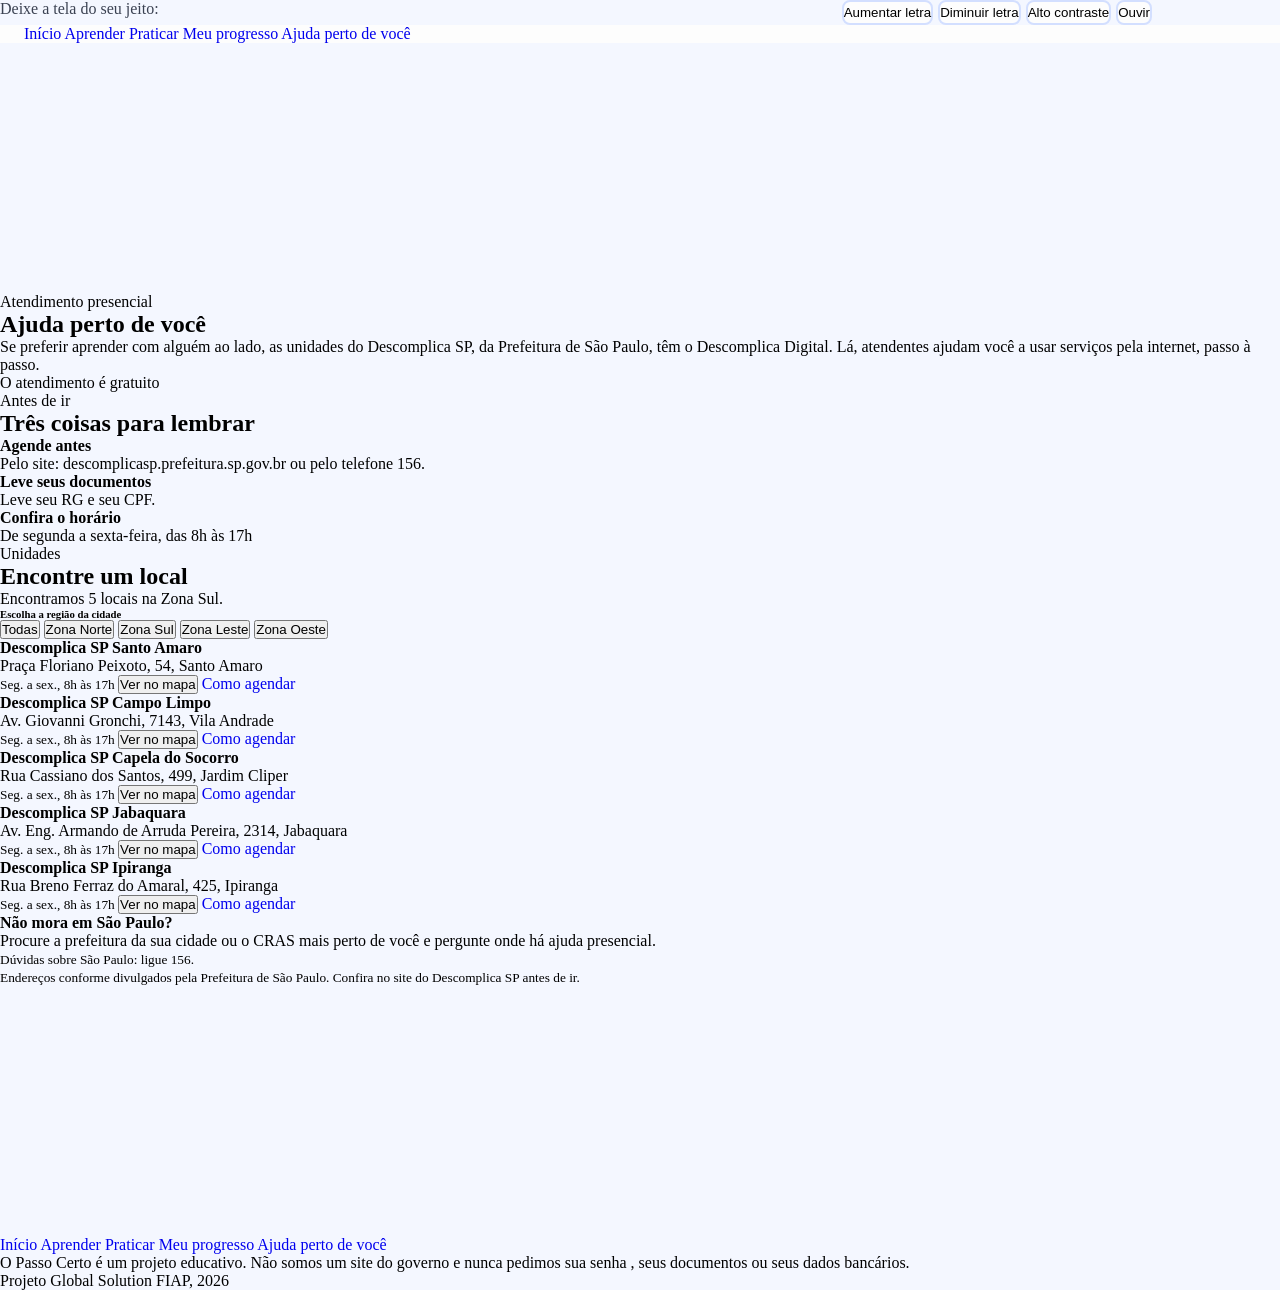
==== ajuda.html @ cce935bf "css inicial da página ajuda" ====
<!DOCTYPE html>
<html lang="pt-br">
<head>
    <meta charset="UTF-8">
    <meta name="viewport" content="width=device-width, initial-scale=1.0">

    <!--CSS-->
    <link rel="stylesheet" href="css/base.css">
    <link rel="stylesheet" href="css/menu-acessibilidade.css">

    <title>Ajuda</title>
</head>
<body>
    <header>
        <div class="acessibilidade">
            <p>Deixe a tela do seu jeito:</p>
            <nav class="menu-acessibilidade">
                <button class="btn-acesso">Aumentar letra</button>
                <button class="btn-acesso">Diminuir letra</button>
                <button class="btn-acesso">Alto contraste</button>
                <button class="btn-acesso">Ouvir</button>
            </nav>
        </div>
        <div class="container">
            <nav id="mainNav">
                <a href="#inicio">Início</a>
                <a href="#aprender">Aprender</a>
                <a href="#praticar">Praticar</a>
                <a href="#progresso">Meu progresso</a>
                <a href="#ajuda">Ajuda perto de você</a>
            </nav>
        </div>
    </header>
    <main class="main-content">
        <section id="hero-ajuda">
            <div class="box-hero">
                <div class="topics">
                    Atendimento presencial
                </div>
                <h1>
                    Ajuda perto de você
                </h1>
                <p>
                    Se preferir aprender com alguém ao lado, as unidades do Descomplica SP,
                    da Prefeitura de São Paulo, têm o Descomplica Digital.
                    Lá, atendentes ajudam você a usar serviços pela internet, passo à passo.
                </p>
                <div id="checked-info">
                    O atendimento é gratuito
                </div>
            </div>
            <div class="box-img">

            </div>
        </section>
        <section id="lembrete">
            <div class="topics">
                Antes de ir
            </div>
            <h2>
                Três coisas para lembrar
            </h2>
            <div class="flex-cards">
                <div class="cards">
                    <h4>
                        Agende antes
                    </h4>
                    <p>
                        Pelo site: descomplicasp.prefeitura.sp.gov.br ou pelo telefone 156.
                    </p>
                </div>
                <div class="cards">
                    <h4>
                        Leve seus documentos
                    </h4>
                    <p>
                        Leve seu RG e seu CPF.
                    </p>
                </div>
                <div class="cards">
                    <h4>
                        Confira o horário
                    </h4>
                    <p>
                        De segunda a sexta-feira, das 8h às 17h
                    </p>
                </div>
            </div>
        </section>
        <section id="local">
            <div class="topics">
                Unidades
            </div>
            <div class="flex-row">
                <h2>
                    Encontre um local
                </h2>
                <p>
                    Encontramos 5 locais na Zona Sul.
                </p>
            </div>
            <h6>
                Escolha a região da cidade
            </h6>
            <div class="flex-row">
                <button>Todas</button>
                <button>Zona Norte</button>
                <button>Zona Sul</button>
                <button>Zona Leste</button>
                <button>Zona Oeste</button>
            </div>
            <div class="cards-flex">
                <div class="cards-local">
                    <h4>
                        Descomplica SP Santo Amaro
                    </h4>
                    <p>
                        Praça Floriano Peixoto, 54, Santo Amaro 
                    </p>
                    <small>
                        Seg. a sex., 8h às 17h
                    </small>
                    <button>
                        Ver no mapa
                    </button>
                    <a href="#">Como agendar</a>
                </div>
                <div class="cards-local">
                    <h4>
                        Descomplica SP Campo Limpo
                    </h4>
                    <p>
                        Av. Giovanni Gronchi, 7143, Vila Andrade
                    </p>
                    <small>
                        Seg. a sex., 8h às 17h
                    </small>
                    <button>
                        Ver no mapa
                    </button>
                    <a href="#">Como agendar</a>
                </div>
                <div class="cards-local">
                    <h4>
                        Descomplica SP Capela do Socorro
                    </h4>
                    <p>
                        Rua Cassiano dos Santos, 499, Jardim Cliper
                    </p>
                    <small>
                        Seg. a sex., 8h às 17h
                    </small>
                    <button>
                        Ver no mapa
                    </button>
                    <a href="#">Como agendar</a>
                </div>
            </div>
            <div class="crads-flex">
                <div class="cards-local">
                    <h4>
                        Descomplica SP Jabaquara
                    </h4>
                    <p>
                        Av. Eng. Armando de Arruda Pereira, 2314, Jabaquara
                    </p>
                    <small>
                        Seg. a sex., 8h às 17h
                    </small>
                    <button>
                        Ver no mapa
                    </button>
                    <a href="#">Como agendar</a>
                </div>
                <div class="cards-local">
                    <h4>
                        Descomplica SP Ipiranga
                    </h4>
                    <p>
                        Rua Breno Ferraz do Amaral, 425, Ipiranga
                    </p>
                    <small>
                        Seg. a sex., 8h às 17h
                    </small>
                    <button>
                        Ver no mapa
                    </button>
                    <a href="#">Como agendar</a>
                </div>
                <div class="cards-local">
                    <h4>Não mora em São Paulo?</h4>
                    <p>
                        Procure a prefeitura da sua cidade ou o CRAS mais perto de você 
                        e pergunte onde há ajuda presencial.
                    </p>
                    <small>
                        Dúvidas sobre São Paulo: ligue 156.
                    </small>
                </div>
            </div>
            <small>
                Endereços conforme divulgados pela Prefeitura de São Paulo.
                Confira no site do Descomplica SP antes de ir.
            </small>
        </section>

    </main>
    <footer>
        <div class="footer-menu">
            <nav id="footerNav">
                <a href="#inicio">Início</a>
                <a href="#aprender">Aprender</a>
                <a href="#praticar">Praticar</a>
                <a href="#progresso">Meu progresso</a>
                <a href="#ajuda">Ajuda perto de você</a>
            </nav>
        </div>
        <div class="line-div"></div>
        <div class="flex-info">
            <p>
                O Passo Certo é um projeto educativo. Não somos um site do governo e nunca pedimos sua senha
                , seus documentos ou seus dados bancários.
            </p>
            <p>
                Projeto Global Solution FIAP, 2026
            </p>
        </div>
    </footer>
</body>
</html>
---- css/base.css ----
:root {
    --background: #F4F7FF;
    --cinza-neutro: #3B4252;
    --branco: #fdfdfd;
    --azul-claro: #D3DFFF;
}

*{
    margin: 0;
    padding: 0;
    box-sizing: 0;
}
html,
body{
    width: 100%;
    overflow-x: hidden;
    display: flex;
    flex-direction: column;
    gap: 250px;
    background-color: var(--background);
    padding: 0;
}


.container {
    width: 100%;
    margin: 0 auto;
    background-color: var(--branco);

}

.main-content {
    display: flex;
    flex-direction: column;
    grid-area: 180px;
}

a{
    text-decoration: none;
}

@media (max-width:480px){
    .container{
        padding: 0 16px;
    }
}

@media (max-width: 1280px){
    .container{
        padding: 0 24px;
    }
}
---- css/menu-acessibilidade.css ----
.acessibilidade{
    display: flex;
    flex-direction: row;
    width: 90%;
    justify-content: space-between;
    font-size: 1rem;
    color: var(--cinza-neutro);
    justify-self: center;
}
.menu-acessibilidade{
    display: flex;
    flex-direction: row;
    gap: 5px;
}
.btn-acesso{
    display: flex;
    align-items: center;
    justify-content: center;
    background-color: var(--branco);
    border-radius: 8px;
    border: solid 2px var(--azul-claro);
    height: 25px;
}
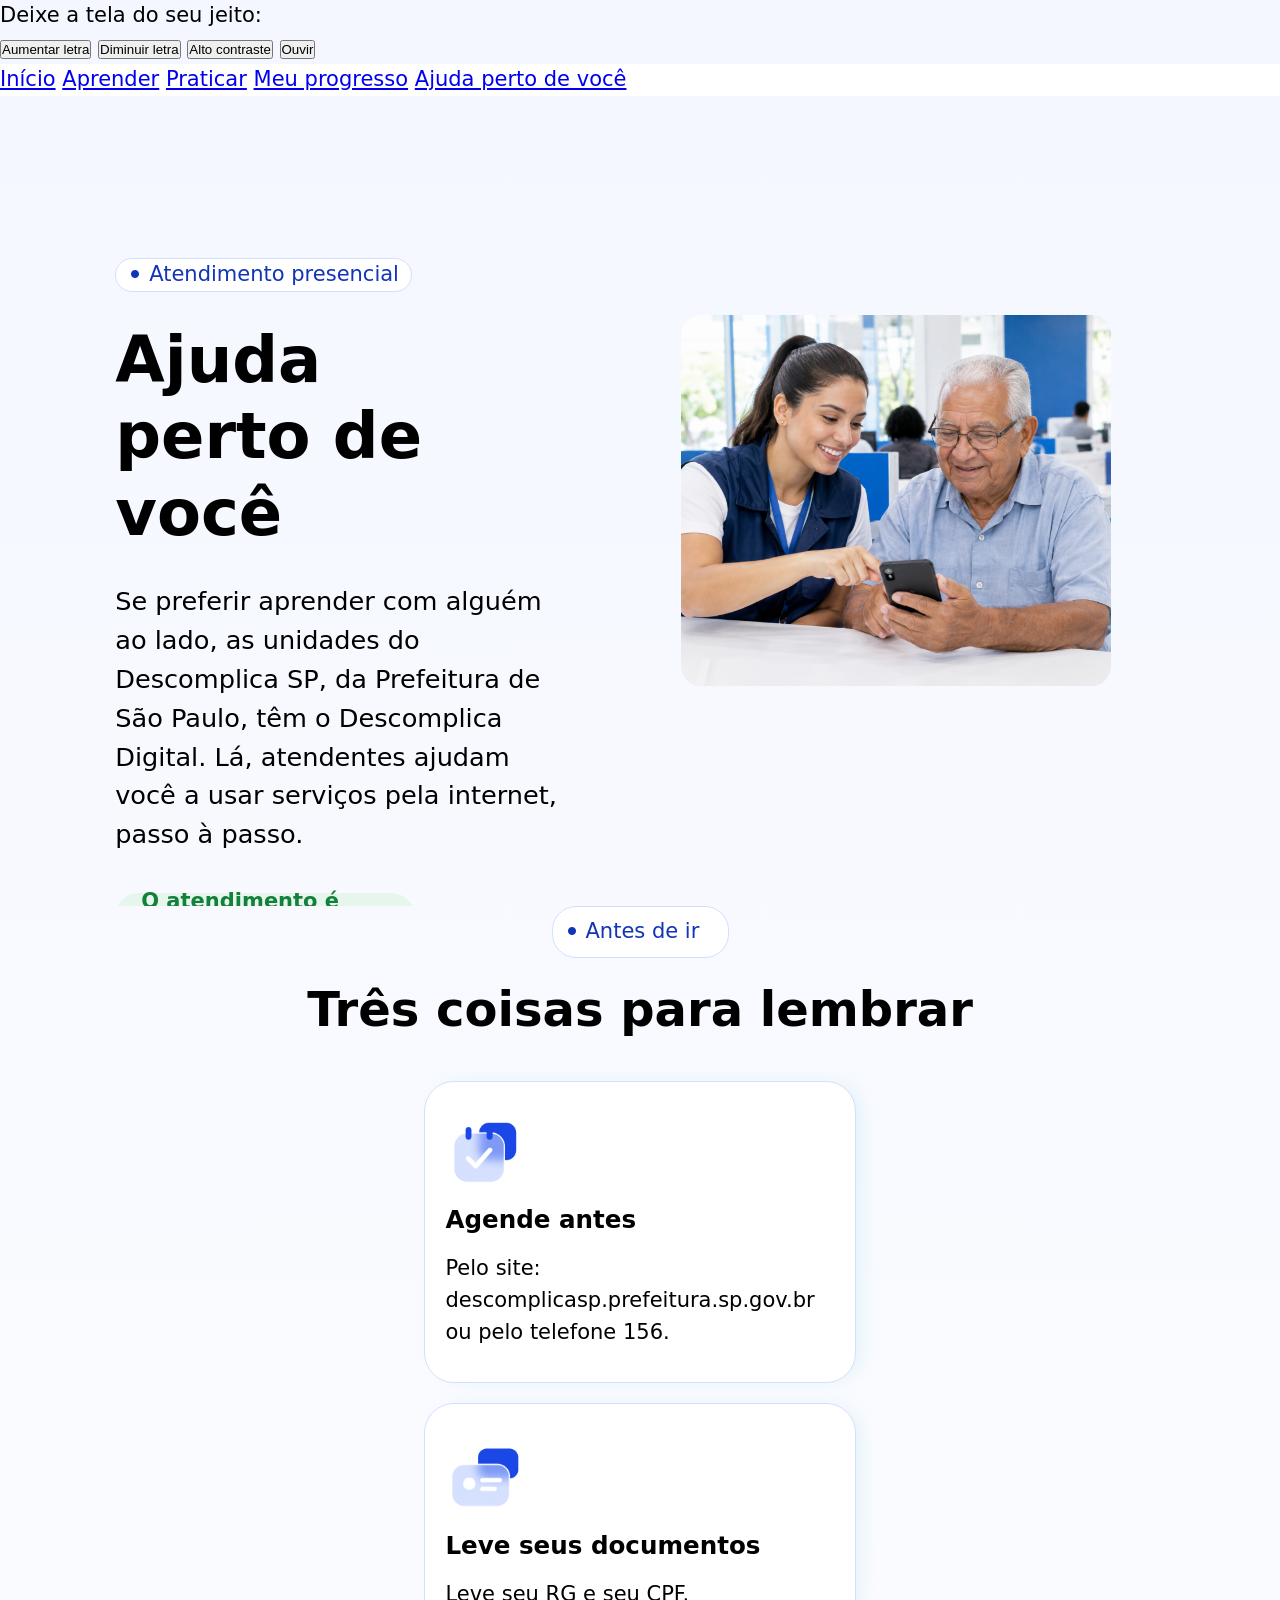
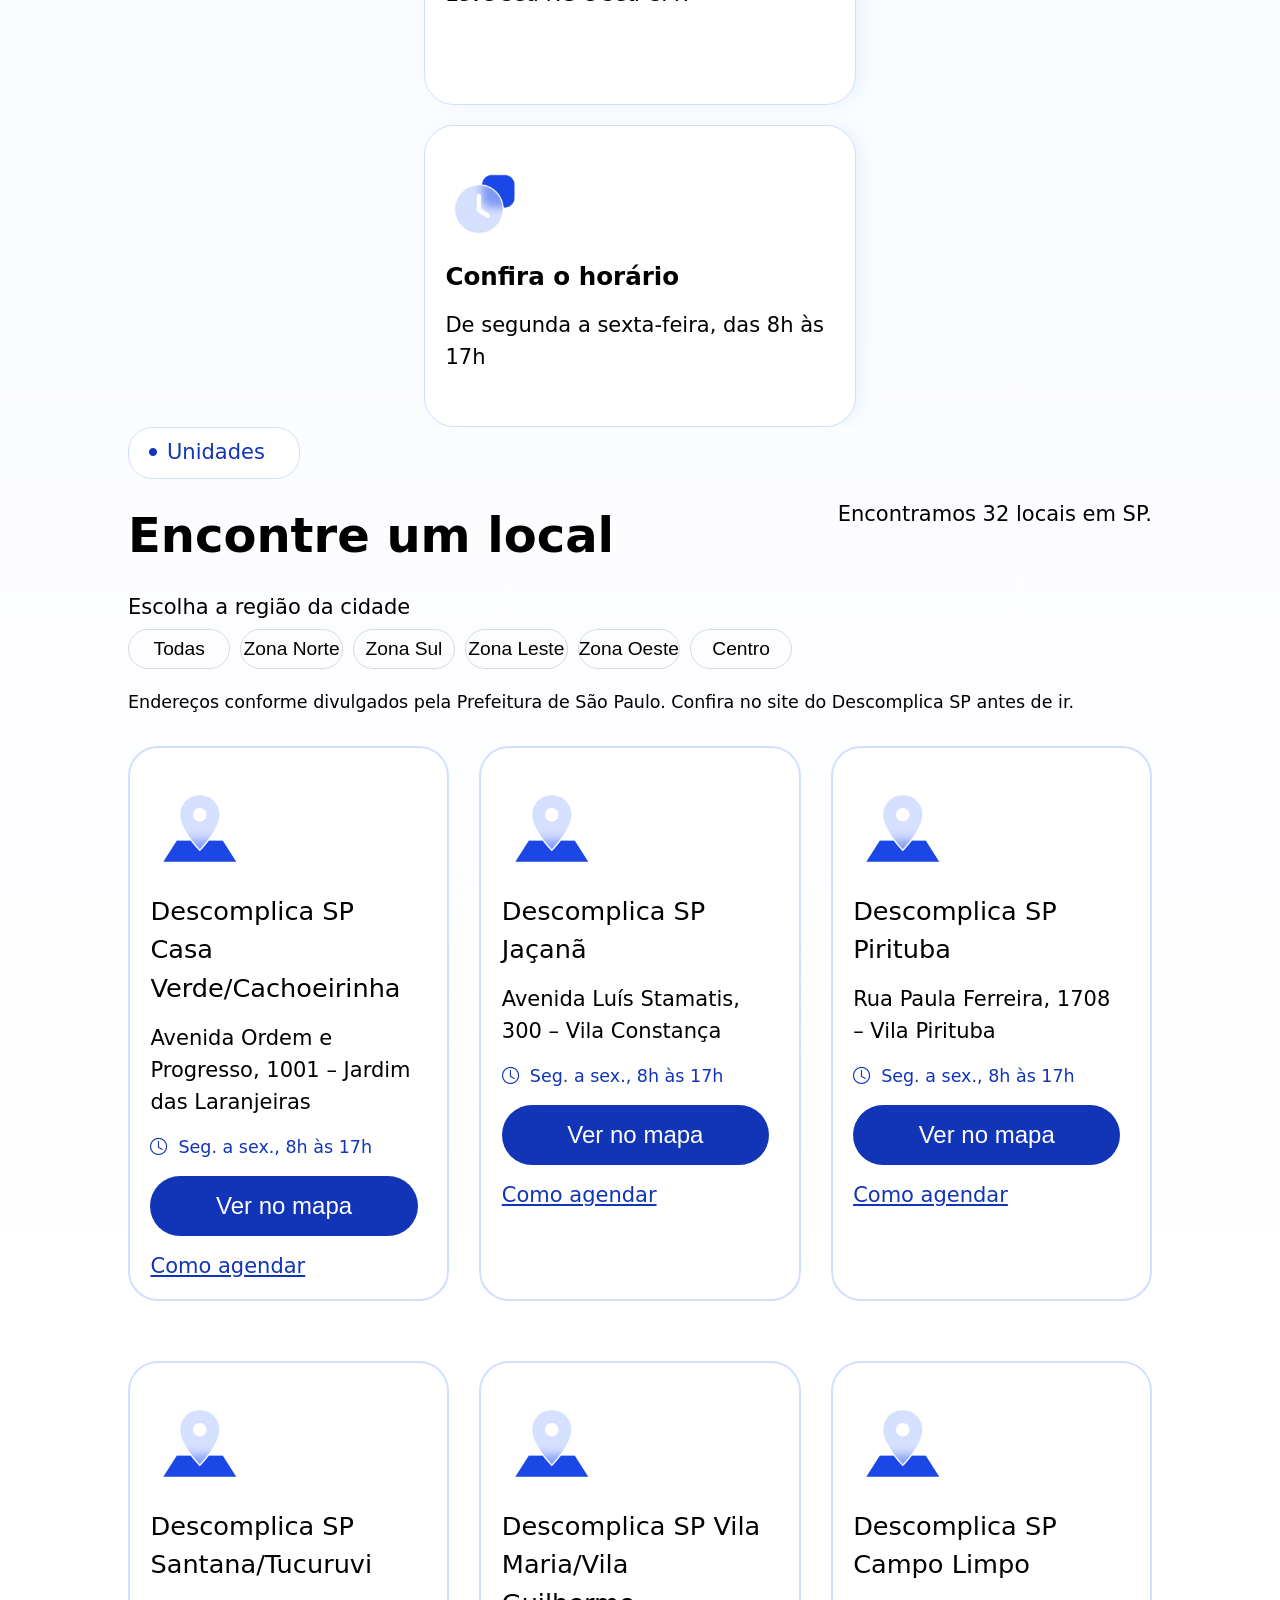
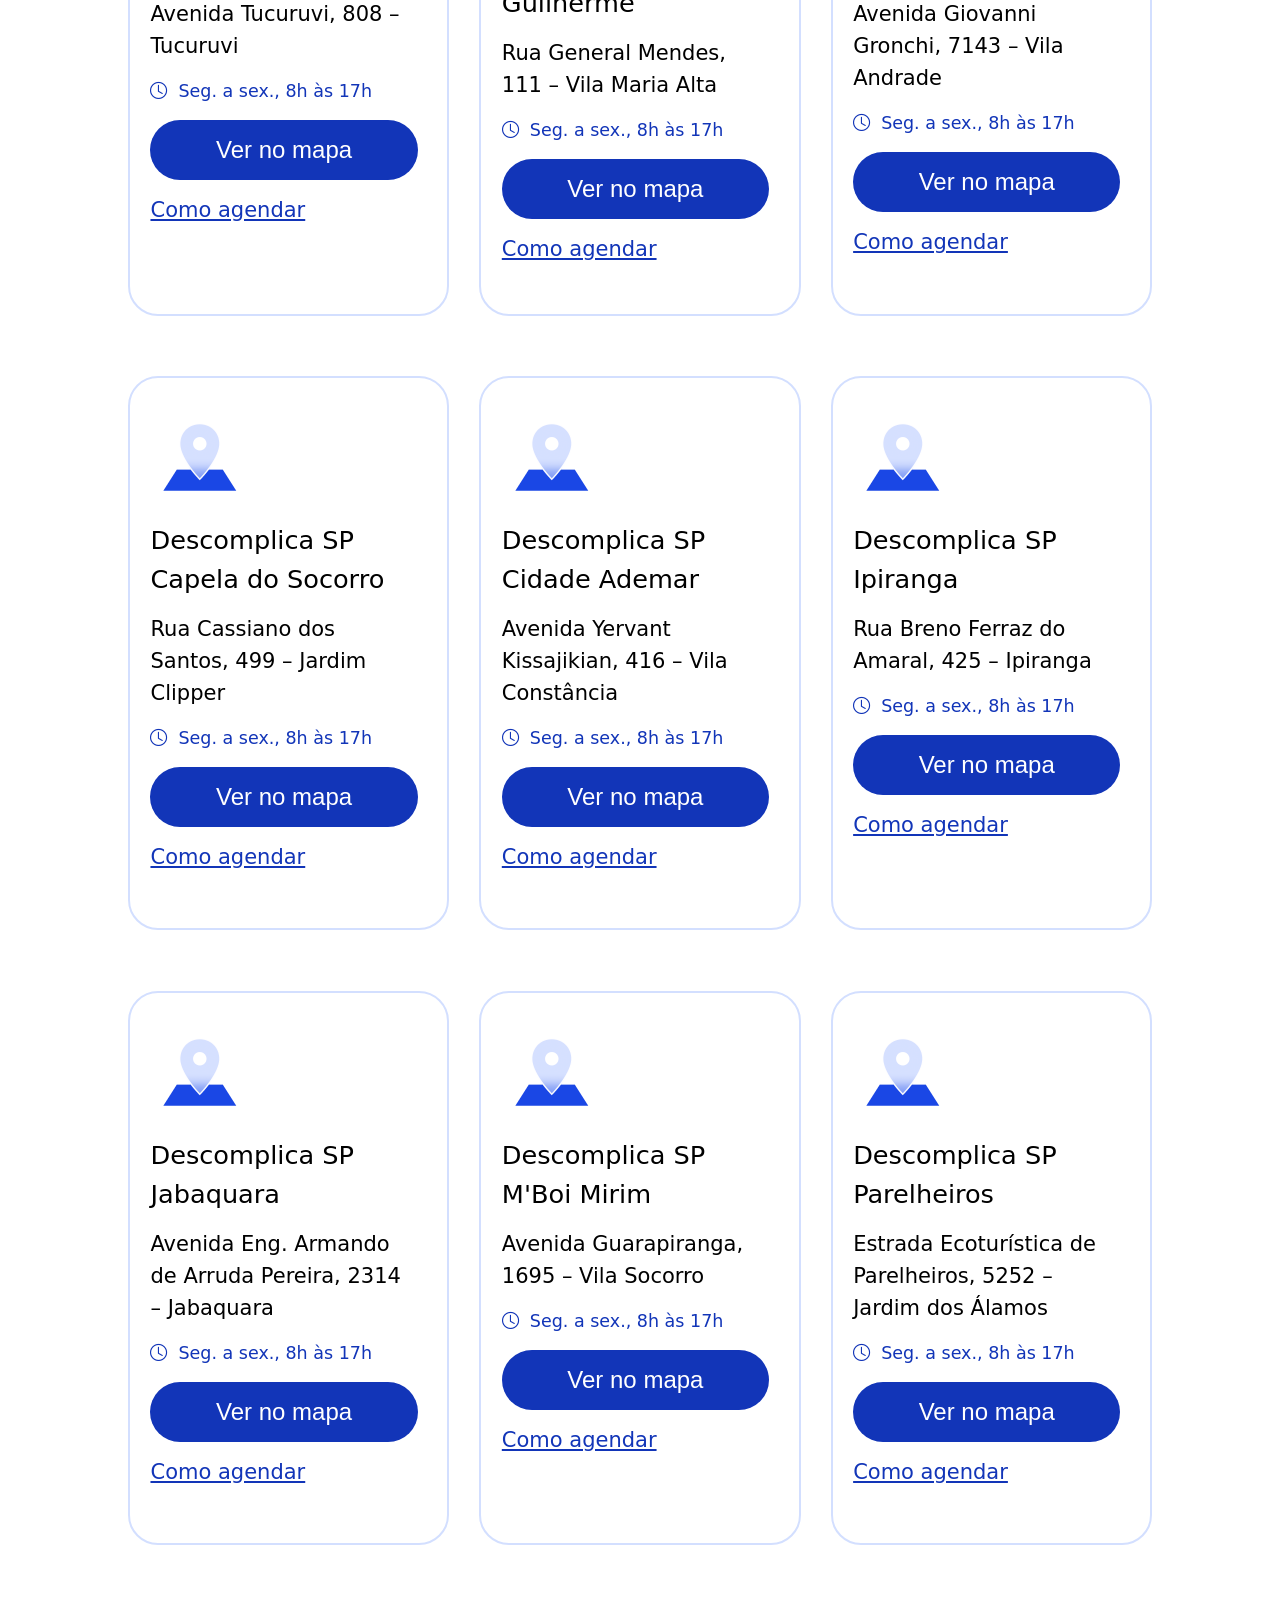
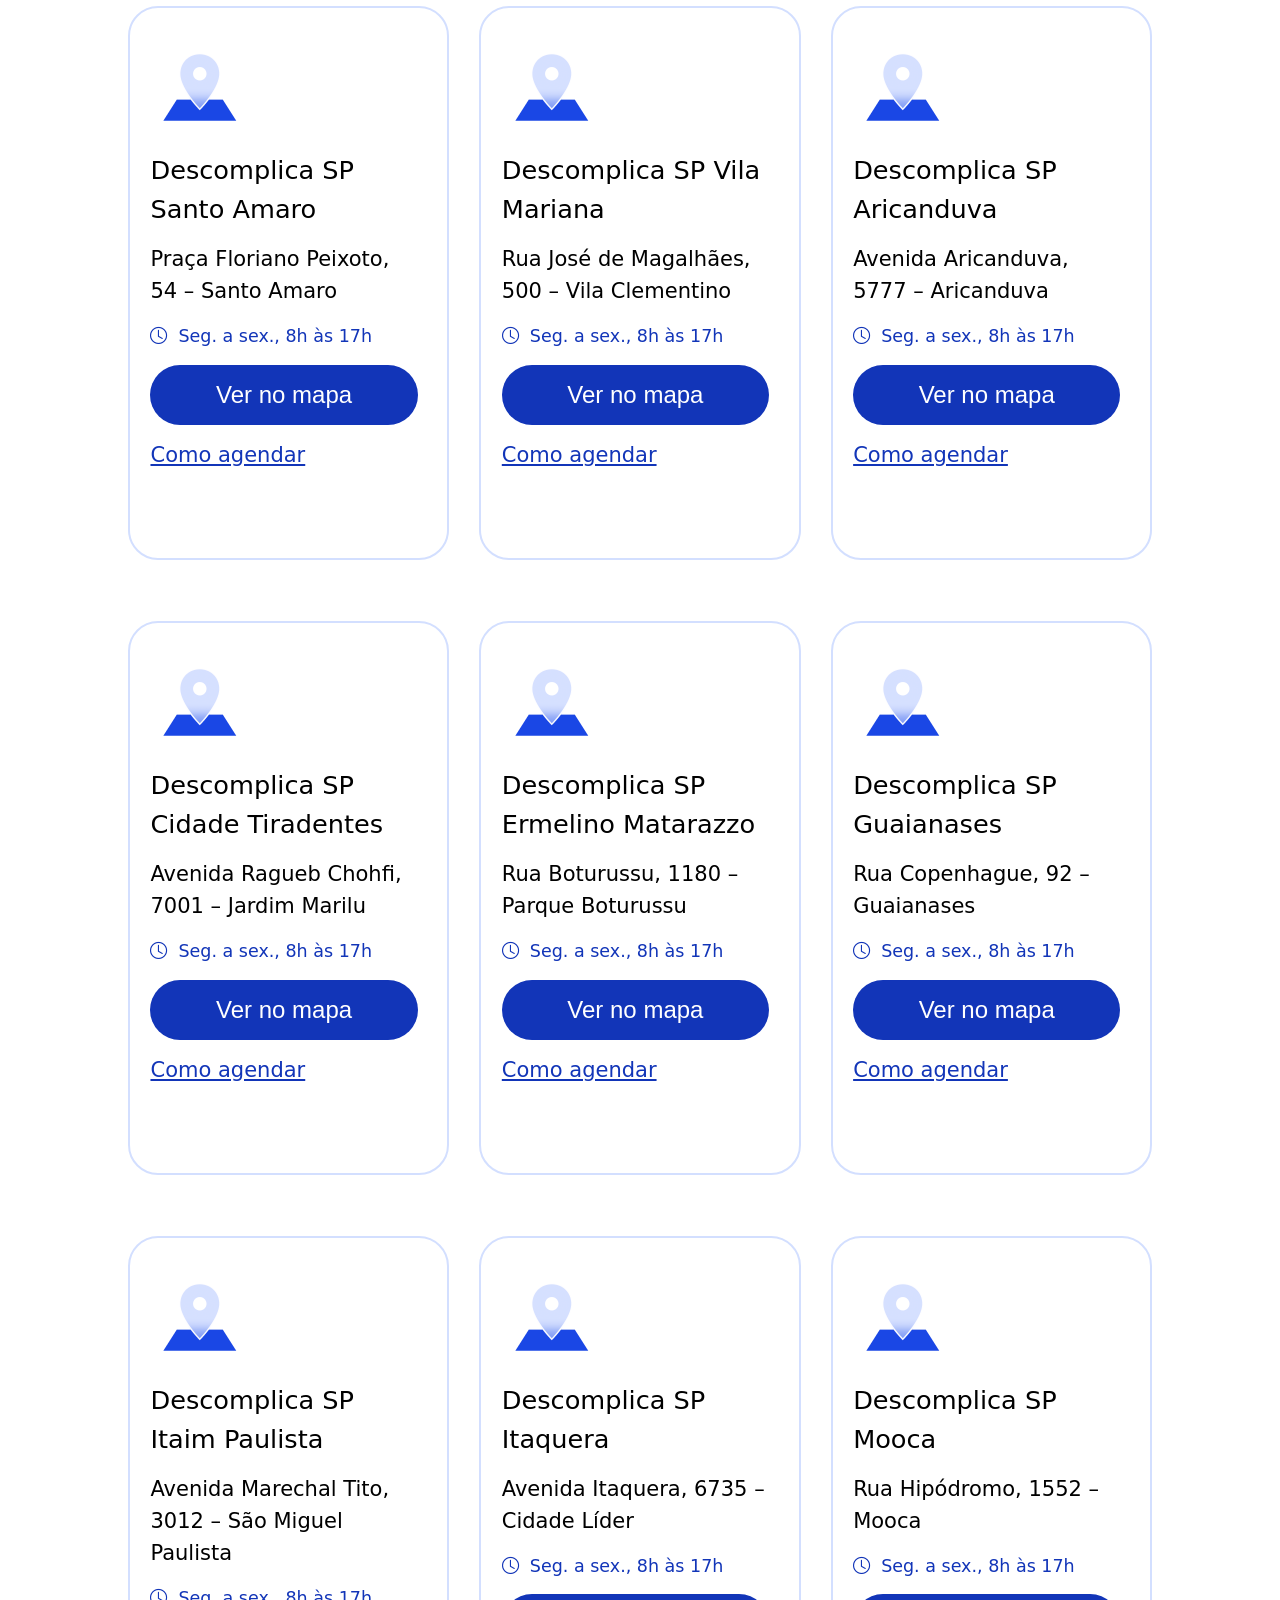
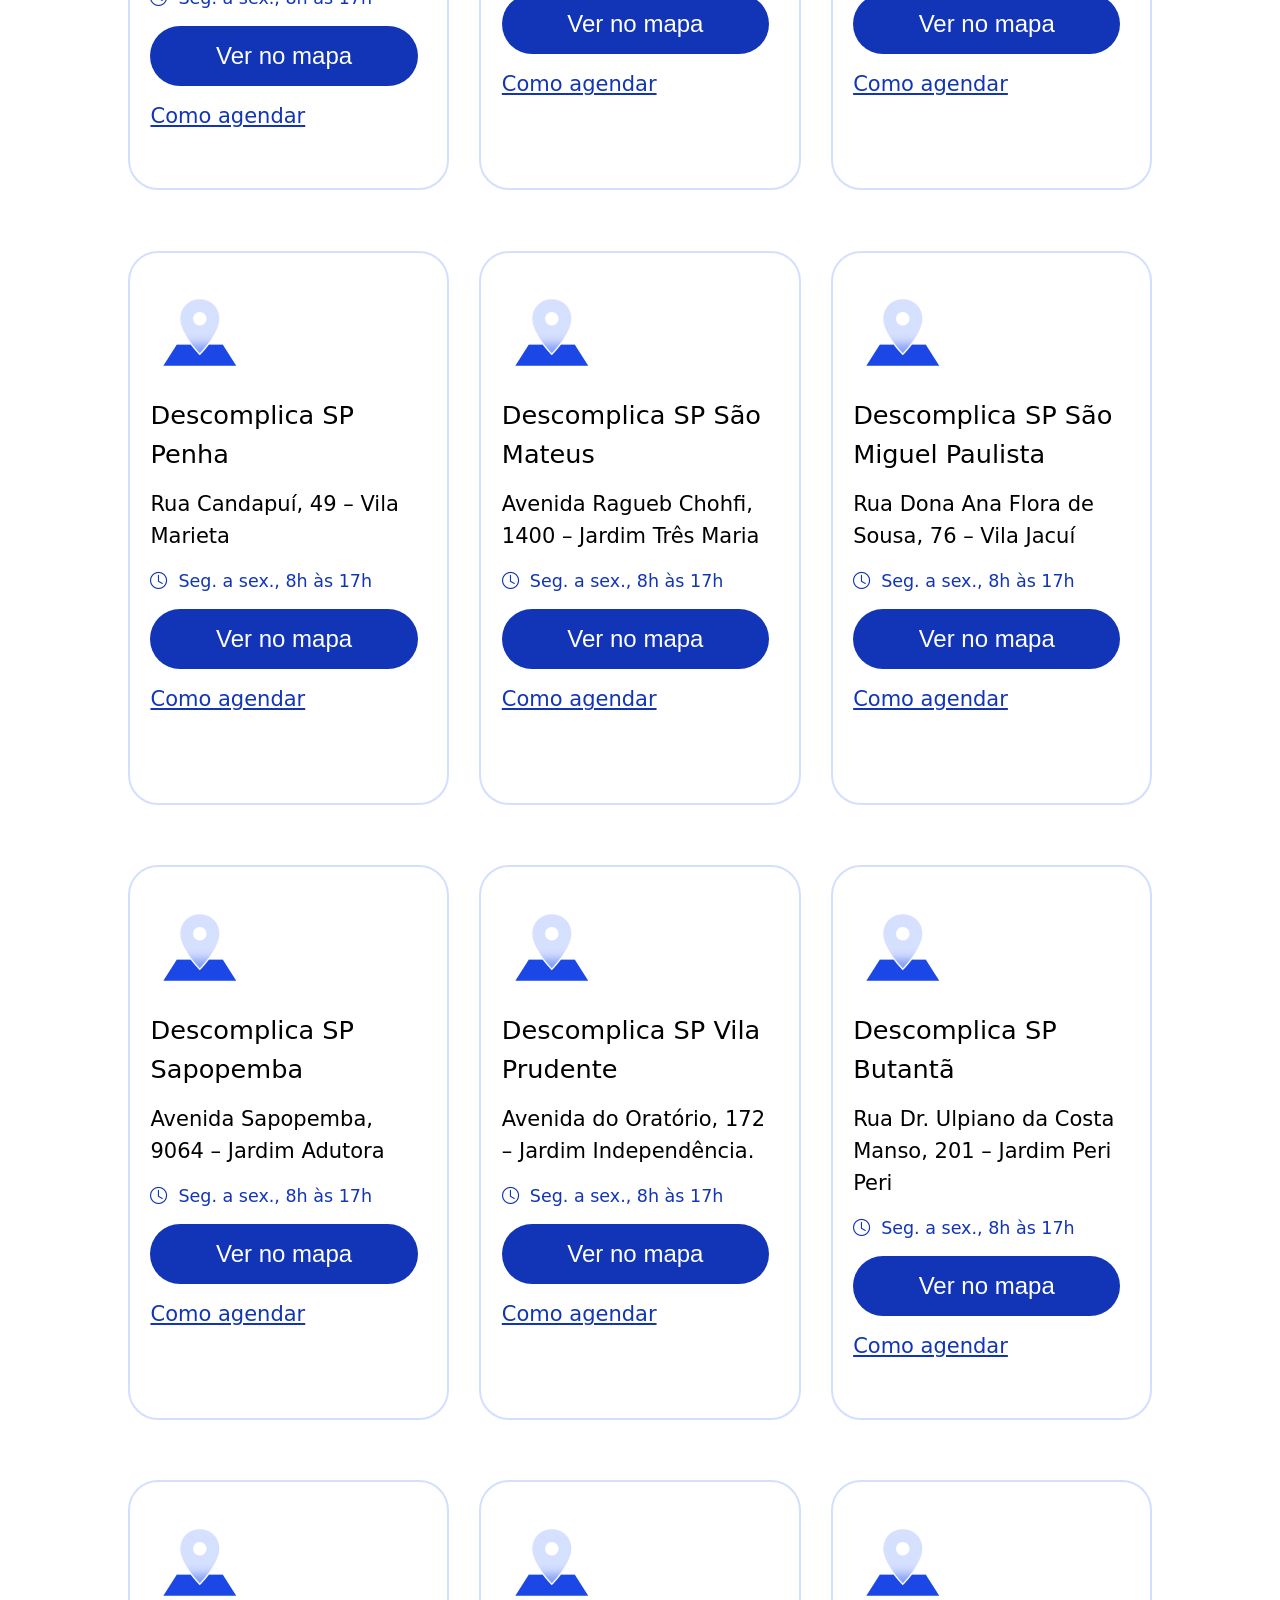
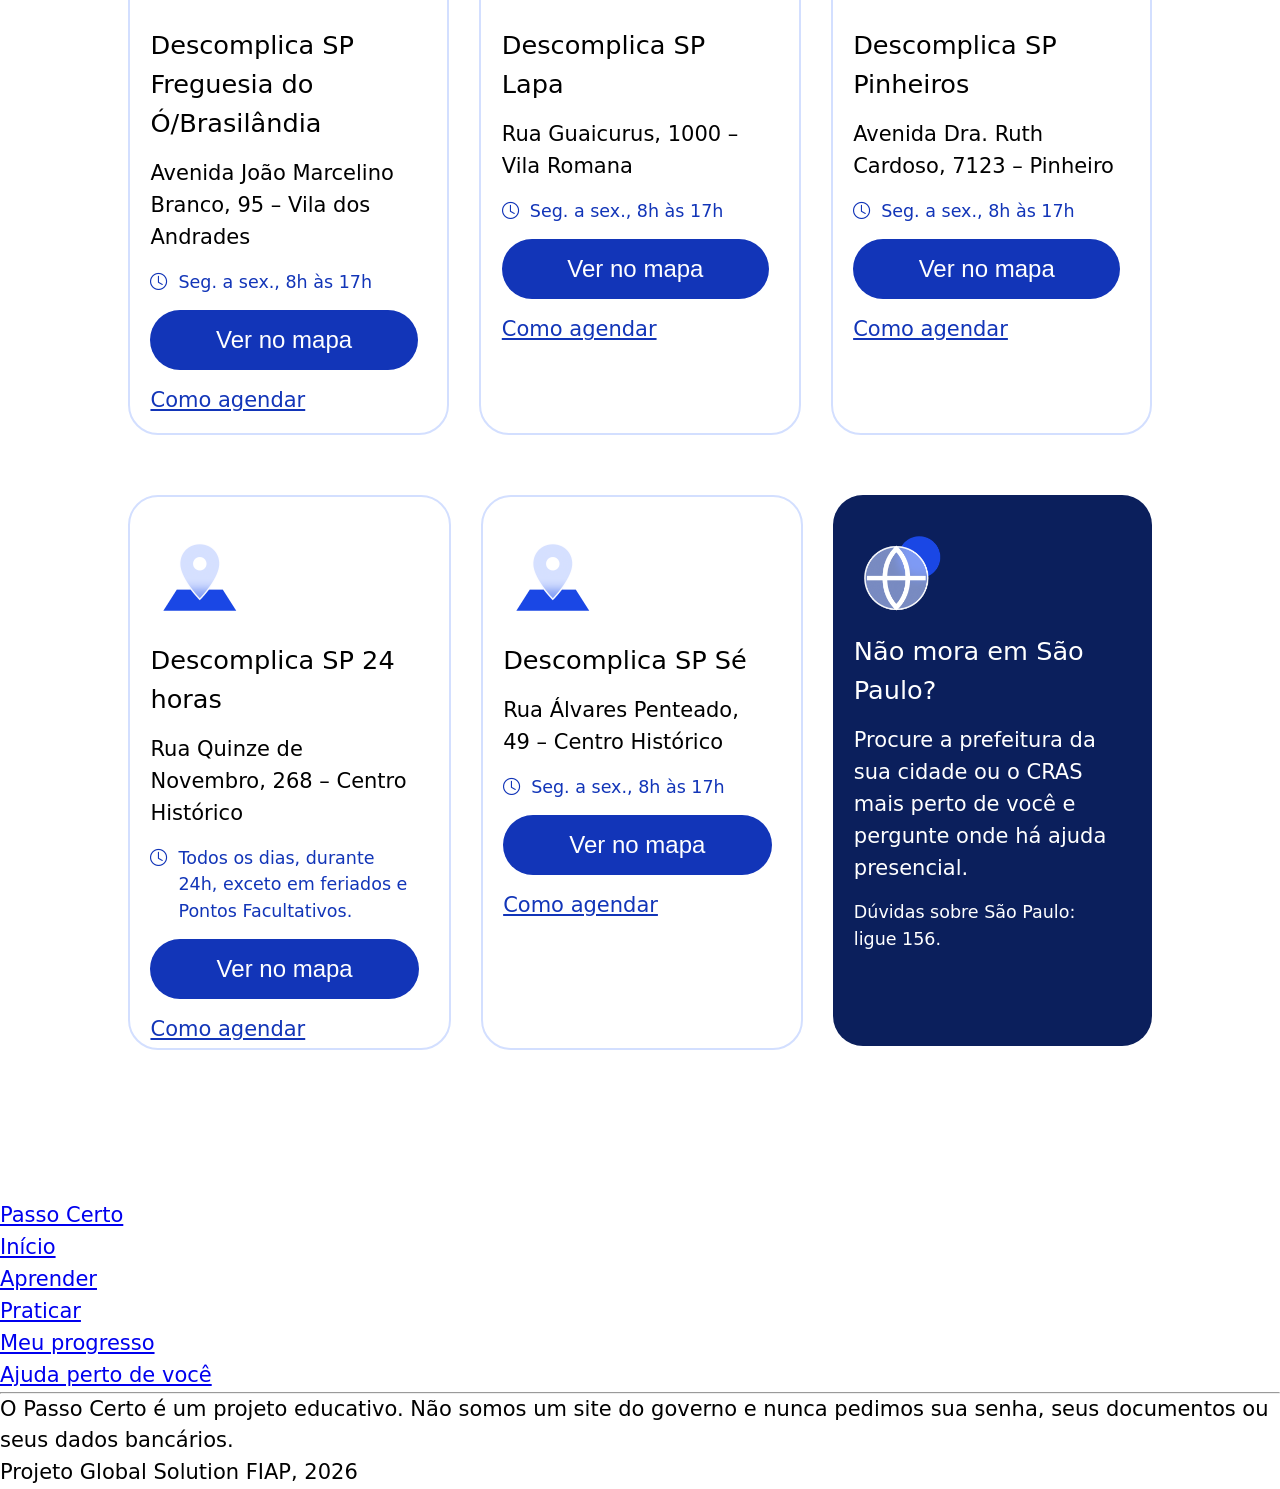
==== commit dd0ebc7d: "criação da página ajuda, sua estilização e seus js" ====
--- a/ajuda.html
+++ b/ajuda.html
@@ -7,6 +7,16 @@
     <!--CSS-->
     <link rel="stylesheet" href="css/base.css">
     <link rel="stylesheet" href="css/menu-acessibilidade.css">
+    <link rel="stylesheet" href="css/base_ajuda.css">
+    <link rel="stylesheet" href="css/hero.css">
+    <link rel="stylesheet" href="css/lembrete.css">
+    <link rel="stylesheet" href="css/local.css">
+
+    <!--Bootstrap-->
+    <link rel="stylesheet" href="https://cdn.jsdelivr.net/npm/bootstrap-icons@1.13.2/font/bootstrap-icons.min.css">
+
+    <!--Script-->
+    <script src="js/mudar-secao.js" defer></script>
 
     <title>Ajuda</title>
 </head>
@@ -34,7 +44,8 @@
     <main class="main-content">
         <section id="hero-ajuda">
             <div class="box-hero">
-                <div class="topics">
+                <div class="topics hero-topic">
+                    <span class="bi bi-circle-fill"></span>
                     Atendimento presencial
                 </div>
                 <h1>
@@ -46,15 +57,17 @@
                     Lá, atendentes ajudam você a usar serviços pela internet, passo à passo.
                 </p>
                 <div id="checked-info">
+                    <span class="bi bi-check2-circle"></span>
                     O atendimento é gratuito
                 </div>
             </div>
             <div class="box-img">
-
+                <img src="images/midia/img-hero.png" id="img-ex">
             </div>
         </section>
         <section id="lembrete">
-            <div class="topics">
+            <div class="topics lembrete-topic">
+                <span class="bi bi-circle-fill"></span>
                 Antes de ir
             </div>
             <h2>
@@ -62,25 +75,28 @@
             </h2>
             <div class="flex-cards">
                 <div class="cards">
-                    <h4>
+                    <img src="images/icones/icone_agenda.png" class="icones-img">
+                    <h3>
                         Agende antes
-                    </h4>
-                    <p>
+                    </h3>
+                    <p class="cards-text">
                         Pelo site: descomplicasp.prefeitura.sp.gov.br ou pelo telefone 156.
                     </p>
                 </div>
                 <div class="cards">
-                    <h4>
+                    <img src="images/icones/icone_mensagem.png" class="icones-img">
+                    <h3>
                         Leve seus documentos
-                    </h4>
+                    </h3>
                     <p>
                         Leve seu RG e seu CPF.
                     </p>
                 </div>
                 <div class="cards">
-                    <h4>
+                    <img src="images/icones/icone_horario.png" class="icones-img">
+                    <h3>
                         Confira o horário
-                    </h4>
+                    </h3>
                     <p>
                         De segunda a sexta-feira, das 8h às 17h
                     </p>
@@ -88,142 +104,642 @@
             </div>
         </section>
         <section id="local">
-            <div class="topics">
+            <div class="topics local-topic">
+                <span class="bi bi-circle-fill"></span>
                 Unidades
             </div>
-            <div class="flex-row">
+            <div class="flex-row local-title">
                 <h2>
                     Encontre um local
                 </h2>
-                <p>
-                    Encontramos 5 locais na Zona Sul.
+                <p id="pesq-local">
+                    Encontramos 32 locais em SP.
                 </p>
             </div>
-            <h6>
-                Escolha a região da cidade
-            </h6>
-            <div class="flex-row">
-                <button>Todas</button>
-                <button>Zona Norte</button>
-                <button>Zona Sul</button>
-                <button>Zona Leste</button>
-                <button>Zona Oeste</button>
-            </div>
-            <div class="cards-flex">
-                <div class="cards-local">
-                    <h4>
-                        Descomplica SP Santo Amaro
-                    </h4>
-                    <p>
-                        Praça Floriano Peixoto, 54, Santo Amaro 
-                    </p>
-                    <small>
-                        Seg. a sex., 8h às 17h
-                    </small>
-                    <button>
-                        Ver no mapa
-                    </button>
-                    <a href="#">Como agendar</a>
-                </div>
-                <div class="cards-local">
-                    <h4>
-                        Descomplica SP Campo Limpo
-                    </h4>
-                    <p>
-                        Av. Giovanni Gronchi, 7143, Vila Andrade
-                    </p>
-                    <small>
-                        Seg. a sex., 8h às 17h
-                    </small>
-                    <button>
-                        Ver no mapa
-                    </button>
-                    <a href="#">Como agendar</a>
-                </div>
-                <div class="cards-local">
-                    <h4>
-                        Descomplica SP Capela do Socorro
-                    </h4>
-                    <p>
-                        Rua Cassiano dos Santos, 499, Jardim Cliper
-                    </p>
-                    <small>
-                        Seg. a sex., 8h às 17h
-                    </small>
-                    <button>
-                        Ver no mapa
-                    </button>
-                    <a href="#">Como agendar</a>
-                </div>
-            </div>
-            <div class="crads-flex">
-                <div class="cards-local">
-                    <h4>
-                        Descomplica SP Jabaquara
-                    </h4>
-                    <p>
-                        Av. Eng. Armando de Arruda Pereira, 2314, Jabaquara
-                    </p>
-                    <small>
-                        Seg. a sex., 8h às 17h
-                    </small>
-                    <button>
-                        Ver no mapa
-                    </button>
-                    <a href="#">Como agendar</a>
-                </div>
-                <div class="cards-local">
-                    <h4>
-                        Descomplica SP Ipiranga
-                    </h4>
-                    <p>
-                        Rua Breno Ferraz do Amaral, 425, Ipiranga
-                    </p>
-                    <small>
-                        Seg. a sex., 8h às 17h
-                    </small>
-                    <button>
-                        Ver no mapa
-                    </button>
-                    <a href="#">Como agendar</a>
-                </div>
-                <div class="cards-local">
-                    <h4>Não mora em São Paulo?</h4>
-                    <p>
-                        Procure a prefeitura da sua cidade ou o CRAS mais perto de você 
-                        e pergunte onde há ajuda presencial.
-                    </p>
-                    <small>
-                        Dúvidas sobre São Paulo: ligue 156.
-                    </small>
+            <div class="regioes-list">
+                <h4>
+                    Escolha a região da cidade
+                </h4>
+                <div class="flex-row gap-btn">
+                    <button class="btn-regioes" id="todosBtn">Todas</button>
+                    <button class="btn-regioes" id="btn1">Zona Norte</button>
+                    <button class="btn-regioes" id="btn2">Zona Sul</button>
+                    <button class="btn-regioes" id="btn3">Zona Leste</button>
+                    <button class="btn-regioes" id="btn4">Zona Oeste</button>
+                    <button class="btn-regioes" id="btn5">Centro</button>
                 </div>
             </div>
             <small>
                 Endereços conforme divulgados pela Prefeitura de São Paulo.
                 Confira no site do Descomplica SP antes de ir.
             </small>
+            <div class="secao-cards">
+                <div class="cards-flex" id="div-cards1">
+                    <div class="cards-local">
+                        <img src="/images/icones/icone_local.png" class="icone-local">
+                        <h4>
+                            Descomplica SP Casa Verde/Cachoeirinha
+                        </h4>
+                        <p>
+                            Avenida Ordem e Progresso, 1001 – Jardim das Laranjeiras
+                        </p>
+                        <small>
+                            <span class="bi bi-clock"></span> 
+                            Seg. a sex., 8h às 17h
+                        </small>
+                        <button class="btn-mapa" onclick="window.location.href='https://share.google/6nA0CNkpHsLvEHbgI'">
+                            Ver no mapa
+                        </button>
+                        <a href="https://agendadesc.prefeitura.sp.gov.br/agendamento/">Como agendar</a>
+                    </div>
+                    <div class="cards-local">
+                        <img src="/images/icones/icone_local.png" class="icone-local">
+                        <h4>
+                            Descomplica SP Jaçanã
+                        </h4>
+                        <p>
+                            Avenida Luís Stamatis, 300 – Vila Constança
+                        </p>
+                        <small>
+                            <span class="bi bi-clock"></span> 
+                            Seg. a sex., 8h às 17h
+                        </small>
+                        <button class="btn-mapa" onclick="window.location.href='https://share.google/gTeQpV3XM7jnukheu'">
+                            Ver no mapa
+                        </button>
+                        <a href="https://agendadesc.prefeitura.sp.gov.br/agendamento/">Como agendar</a>
+                    </div>
+                    <div class="cards-local">
+                        <img src="/images/icones/icone_local.png" class="icone-local">
+                        <h4>
+                            Descomplica SP Pirituba
+                        </h4>
+                        <p>
+                            Rua Paula Ferreira, 1708 – Vila Pirituba
+                        </p>
+                        <small>
+                            <span class="bi bi-clock"></span> 
+                            Seg. a sex., 8h às 17h
+                        </small>
+                        <button class="btn-mapa" onclick="window.location.href='https://share.google/RkdN5QpNMMzt0diwh'">
+                            Ver no mapa
+                        </button>
+                        <a href="https://agendadesc.prefeitura.sp.gov.br/agendamento/">Como agendar</a>
+                    </div>
+                </div>
+                <div class="cards-flex" id="div-cards2">
+                                        <div class="cards-local">
+                        <img src="/images/icones/icone_local.png" class="icone-local">
+                        <h4>
+                            Descomplica SP Santana/Tucuruvi
+                        </h4>
+                        <p>
+                            Avenida Tucuruvi, 808 – Tucuruvi
+                        </p>
+                        <small>
+                            <span class="bi bi-clock"></span> 
+                            Seg. a sex., 8h às 17h
+                        </small>
+                        <button class="btn-mapa" onclick="window.location.href='https://share.google/oSge6Sw3CnhUpRyRP'">
+                            Ver no mapa
+                        </button>
+                        <a href="https://agendadesc.prefeitura.sp.gov.br/agendamento/">Como agendar</a>
+                    </div>
+                    <div class="cards-local">
+                        <img src="/images/icones/icone_local.png" class="icone-local">
+                        <h4>
+                            Descomplica SP Vila Maria/Vila Guilherme
+                        </h4>
+                        <p>
+                            Rua General Mendes, 111 – Vila Maria Alta
+                        </p>
+                        <small>
+                            <span class="bi bi-clock"></span> 
+                            Seg. a sex., 8h às 17h
+                        </small>
+                        <button class="btn-mapa" onclick="window.location.href='https://share.google/7nAEbujmXnasgQ1Tg'">
+                            Ver no mapa
+                        </button>
+                        <a href="https://agendadesc.prefeitura.sp.gov.br/agendamento/">Como agendar</a>
+                    </div>
+                    <div class="cards-local">
+                        <img src="/images/icones/icone_local.png" class="icone-local">
+                        <h4>
+                            Descomplica SP Campo Limpo
+                        </h4>
+                        <p>
+                            Avenida Giovanni Gronchi, 7143 – Vila Andrade
+                        </p>
+                        <small>
+                            <span class="bi bi-clock"></span> 
+                            Seg. a sex., 8h às 17h
+                        </small>
+                        <button class="btn-mapa" onclick="window.location.href='https://share.google/cqYnCrIFzt14exvMd'">
+                            Ver no mapa
+                        </button>
+                        <a href="https://agendadesc.prefeitura.sp.gov.br/agendamento/">Como agendar</a>
+                    </div>
+                </div>
+                <div class="cards-flex" id="div-cards3">
+                    <div class="cards-local">
+                        <img src="/images/icones/icone_local.png" class="icone-local">
+                        <h4>
+                            Descomplica SP Capela do Socorro
+                        </h4>
+                        <p>
+                            Rua Cassiano dos Santos, 499 – Jardim Clipper
+                        </p>
+                        <small>
+                            <span class="bi bi-clock"></span> 
+                            Seg. a sex., 8h às 17h
+                        </small>
+                        <button class="btn-mapa" onclick="window.location.href='https://share.google/gZnspzubchCWI1DU2'">
+                            Ver no mapa
+                        </button>
+                        <a href="https://agendadesc.prefeitura.sp.gov.br/agendamento/">Como agendar</a>
+                    </div>
+                    <div class="cards-local">
+                        <img src="/images/icones/icone_local.png" class="icone-local">
+                        <h4>
+                            Descomplica SP Cidade Ademar
+                        </h4>
+                        <p>
+                            Avenida Yervant Kissajikian, 416 – Vila Constância
+                        </p>
+                        <small>
+                            <span class="bi bi-clock"></span> 
+                            Seg. a sex., 8h às 17h
+                        </small>
+                        <button class="btn-mapa" onclick="window.location.href='https://share.google/1r8jgAUmPtaOmTqYL'">
+                            Ver no mapa
+                        </button>
+                        <a href="https://agendadesc.prefeitura.sp.gov.br/agendamento/">Como agendar</a>
+                    </div>
+                                    <div class="cards-local">
+                        <img src="/images/icones/icone_local.png" class="icone-local">
+                        <h4>
+                            Descomplica SP Ipiranga
+                        </h4>
+                        <p>
+                            Rua Breno Ferraz do Amaral, 425 – Ipiranga
+                        </p>
+                        <small>
+                            <span class="bi bi-clock"></span> 
+                            Seg. a sex., 8h às 17h
+                        </small>
+                        <button class="btn-mapa" onclick="window.location.href='https://share.google/9Si4FwXL5OwEL9Jjz'">
+                            Ver no mapa
+                        </button>
+                        <a href="https://agendadesc.prefeitura.sp.gov.br/agendamento/">Como agendar</a>
+                    </div>
+                </div>
+                <div class="cards-flex" id="div-cards4">
+                    <div class="cards-local">
+                        <img src="/images/icones/icone_local.png" class="icone-local">
+                        <h4>
+                            Descomplica SP Jabaquara
+                        </h4>
+                        <p>
+                            Avenida Eng. Armando de Arruda Pereira, 2314 – Jabaquara
+                        </p>
+                        <small>
+                            <span class="bi bi-clock"></span> 
+                            Seg. a sex., 8h às 17h
+                        </small>
+                        <button class="btn-mapa" onclick="window.location.href='https://share.google/XdHtsA7ZjvtLW1azB'">
+                            Ver no mapa
+                        </button>
+                        <a href="https://agendadesc.prefeitura.sp.gov.br/agendamento/">Como agendar</a>
+                    </div>
+                    <div class="cards-local">
+                        <img src="/images/icones/icone_local.png" class="icone-local">
+                        <h4>
+                            Descomplica SP M'Boi Mirim
+                        </h4>
+                        <p>
+                            Avenida Guarapiranga, 1695 – Vila Socorro
+                        </p>
+                        <small>
+                            <span class="bi bi-clock"></span> 
+                            Seg. a sex., 8h às 17h
+                        </small>
+                        <button class="btn-mapa" onclick="window.location.href='https://share.google/OcKMQleRXZriKWJUN'">
+                            Ver no mapa
+                        </button>
+                        <a href="https://agendadesc.prefeitura.sp.gov.br/agendamento/">Como agendar</a>
+                    </div>
+                                    <div class="cards-local">
+                        <img src="/images/icones/icone_local.png" class="icone-local">
+                        <h4>
+                            Descomplica SP Parelheiros
+                        </h4>
+                        <p>
+                            Estrada Ecoturística de Parelheiros, 5252 – Jardim dos Álamos
+                        </p>
+                        <small>
+                            <span class="bi bi-clock"></span> 
+                            Seg. a sex., 8h às 17h
+                        </small>
+                        <button class="btn-mapa"  onclick="window.location.href='https://share.google/RsVVJL0MrbS4oLxC7'">
+                            Ver no mapa
+                        </button>
+                        <a href="https://agendadesc.prefeitura.sp.gov.br/agendamento/">Como agendar</a>
+                    </div>
+                </div>
+                <div class="cards-flex" id="div-cards5">
+                    <div class="cards-local">
+                        <img src="/images/icones/icone_local.png" class="icone-local">
+                        <h4>
+                            Descomplica SP Santo Amaro
+                        </h4>
+                        <p>
+                            Praça Floriano Peixoto, 54 – Santo Amaro
+                        </p>
+                        <small>
+                            <span class="bi bi-clock"></span> 
+                            Seg. a sex., 8h às 17h
+                        </small>
+                        <button class="btn-mapa" onclick="window.location.href='https://share.google/YX6yGHhwcCDuFfyYM'">
+                            Ver no mapa
+                        </button>
+                        <a href="https://agendadesc.prefeitura.sp.gov.br/agendamento/">Como agendar</a>
+                    </div>
+                    <div class="cards-local">
+                        <img src="/images/icones/icone_local.png" class="icone-local">
+                        <h4>
+                            Descomplica SP Vila Mariana
+                        </h4>
+                        <p>
+                            Rua José de Magalhães, 500 – Vila Clementino
+                        </p>
+                        <small>
+                            <span class="bi bi-clock"></span> 
+                            Seg. a sex., 8h às 17h
+                        </small>
+                        <button class="btn-mapa" onclick="window.location.href='https://share.google/ROhKomuLH2gQecWSz'">
+                            Ver no mapa
+                        </button>
+                        <a href="https://agendadesc.prefeitura.sp.gov.br/agendamento/">Como agendar</a>
+                    </div>
+                                    <div class="cards-local">
+                        <img src="/images/icones/icone_local.png" class="icone-local">
+                        <h4>
+                            Descomplica SP Aricanduva
+                        </h4>
+                        <p>
+                            Avenida Aricanduva, 5777 – Aricanduva
+                        </p>
+                        <small>
+                            <span class="bi bi-clock"></span> 
+                            Seg. a sex., 8h às 17h
+                        </small>
+                        <button class="btn-mapa" onclick="window.location.href='https://share.google/S0lja44ENyjgnJEub'">
+                            Ver no mapa
+                        </button>
+                        <a href="https://agendadesc.prefeitura.sp.gov.br/agendamento/">Como agendar</a>
+                    </div>
+                </div>
+                <div class="cards-flex" id="div-cards6">
+                    <div class="cards-local">
+                        <img src="/images/icones/icone_local.png" class="icone-local">
+                        <h4>
+                            Descomplica SP Cidade Tiradentes
+                        </h4>
+                        <p>
+                            Avenida Ragueb Chohfi, 7001 – Jardim Marilu
+                        </p>
+                        <small>
+                            <span class="bi bi-clock"></span> 
+                            Seg. a sex., 8h às 17h
+                        </small>
+                        <button class="btn-mapa" onclick="window.location.href='https://share.google/JhBCzp6KO9kRAt3oF'">
+                            Ver no mapa
+                        </button>
+                        <a href="https://agendadesc.prefeitura.sp.gov.br/agendamento/">Como agendar</a>
+                    </div>
+                    <div class="cards-local">
+                        <img src="/images/icones/icone_local.png" class="icone-local">
+                        <h4>
+                            Descomplica SP Ermelino Matarazzo
+                        </h4>
+                        <p>
+                            Rua Boturussu, 1180 – Parque Boturussu
+                        </p>
+                        <small>
+                            <span class="bi bi-clock"></span> 
+                            Seg. a sex., 8h às 17h
+                        </small>
+                        <button class="btn-mapa" onclick="window.location.href='https://share.google/aITO3B35qjHTTcoX0'">
+                            Ver no mapa
+                        </button>
+                        <a href="https://agendadesc.prefeitura.sp.gov.br/agendamento/">Como agendar</a>
+                    </div>
+                                    <div class="cards-local">
+                        <img src="/images/icones/icone_local.png" class="icone-local">
+                        <h4>
+                            Descomplica SP Guaianases
+                        </h4>
+                        <p>
+                            Rua Copenhague, 92 – Guaianases
+                        </p>
+                        <small>
+                            <span class="bi bi-clock"></span> 
+                            Seg. a sex., 8h às 17h
+                        </small>
+                        <button class="btn-mapa" onclick="window.location.href='https://share.google/F2VJItfDNEidWMRyn'">
+                            Ver no mapa
+                        </button>
+                        <a href="https://agendadesc.prefeitura.sp.gov.br/agendamento/">Como agendar</a>
+                    </div>
+                </div>
+                <div class="cards-flex" id="div-cards7">
+                    <div class="cards-local">
+                        <img src="/images/icones/icone_local.png" class="icone-local">
+                        <h4>
+                            Descomplica SP Itaim Paulista
+                        </h4>
+                        <p>
+                            Avenida Marechal Tito, 3012 – São Miguel Paulista
+                        </p>
+                        <small>
+                            <span class="bi bi-clock"></span> 
+                            Seg. a sex., 8h às 17h
+                        </small>
+                        <button class="btn-mapa" onclick="window.location.href='https://share.google/sQryo12OkOsyuugmG'">
+                            Ver no mapa
+                        </button>
+                        <a href="https://agendadesc.prefeitura.sp.gov.br/agendamento/">Como agendar</a>
+                    </div>
+                    <div class="cards-local">
+                        <img src="/images/icones/icone_local.png" class="icone-local">
+                        <h4>
+                            Descomplica SP Itaquera
+                        </h4>
+                        <p>
+                            Avenida Itaquera, 6735 – Cidade Líder
+                        </p>
+                        <small>
+                            <span class="bi bi-clock"></span> 
+                            Seg. a sex., 8h às 17h
+                        </small>
+                        <button class="btn-mapa" onclick="window.location.href='https://share.google/Mm1XtA3YxZujZ1QgF'">
+                            Ver no mapa
+                        </button>
+                        <a href="https://agendadesc.prefeitura.sp.gov.br/agendamento/">Como agendar</a>
+                    </div>
+                    <div class="cards-local">
+                        <img src="/images/icones/icone_local.png" class="icone-local">
+                        <h4>
+                            Descomplica SP Mooca
+                        </h4>
+                        <p>
+                            Rua Hipódromo, 1552 – Mooca
+                        </p>
+                        <small>
+                            <span class="bi bi-clock"></span> 
+                            Seg. a sex., 8h às 17h
+                        </small>
+                        <button class="btn-mapa" onclick="window.location.href='https://share.google/VC76sNyooVuYMIQH8'">
+                            Ver no mapa
+                        </button>
+                        <a href="https://agendadesc.prefeitura.sp.gov.br/agendamento/">Como agendar</a>
+                    </div>
+                </div>
+                <div class="cards-flex" id="div-cards8">
+                    <div class="cards-local">
+                        <img src="/images/icones/icone_local.png" class="icone-local">
+                        <h4>
+                            Descomplica SP Penha
+                        </h4>
+                        <p>
+                            Rua Candapuí, 49 – Vila Marieta
+                        </p>
+                        <small>
+                            <span class="bi bi-clock"></span> 
+                            Seg. a sex., 8h às 17h
+                        </small>
+                        <button class="btn-mapa" onclick="window.location.href='https://share.google/NLIRiTFPjCAzDsOQu'">
+                            Ver no mapa
+                        </button>
+                        <a href="https://agendadesc.prefeitura.sp.gov.br/agendamento/">Como agendar</a>
+                    </div>
+                    <div class="cards-local">
+                        <img src="/images/icones/icone_local.png" class="icone-local">
+                        <h4>
+                            Descomplica SP São Mateus
+                        </h4>
+                        <p>
+                            Avenida Ragueb Chohfi, 1400 – Jardim Três Maria
+                        </p>
+                        <small>
+                            <span class="bi bi-clock"></span> 
+                            Seg. a sex., 8h às 17h
+                        </small>
+                        <button class="btn-mapa" onclick="window.location.href='https://share.google/NW7I9c2nR0aGpZ52T'">
+                            Ver no mapa
+                        </button>
+                        <a href="https://agendadesc.prefeitura.sp.gov.br/agendamento/">Como agendar</a>
+                    </div>
+                    <div class="cards-local">
+                        <img src="/images/icones/icone_local.png" class="icone-local">
+                        <h4>
+                            Descomplica SP São Miguel Paulista
+                        </h4>
+                        <p>
+                            Rua Dona Ana Flora de Sousa, 76 – Vila Jacuí
+                        </p>
+                        <small>
+                            <span class="bi bi-clock"></span> 
+                            Seg. a sex., 8h às 17h
+                        </small>
+                        <button class="btn-mapa" onclick="window.location.href='https://share.google/BuKGfUPiwZ6s9PaPl'">
+                            Ver no mapa
+                        </button>
+                        <a href="https://agendadesc.prefeitura.sp.gov.br/agendamento/">Como agendar</a>
+                    </div>
+                </div>
+                <div class="cards-flex" id="div-cards9">
+
+                    <div class="cards-local">
+                        <img src="/images/icones/icone_local.png" class="icone-local">
+                        <h4>
+                            Descomplica SP Sapopemba
+                        </h4>
+                        <p>
+                            Avenida Sapopemba, 9064 – Jardim Adutora
+                        </p>
+                        <small>
+                            <span class="bi bi-clock"></span> 
+                            Seg. a sex., 8h às 17h
+                        </small>
+                        <button class="btn-mapa" onclick="window.location.href='https://share.google/Pg35cVRdGdURfZQ3n'">
+                            Ver no mapa
+                        </button>
+                        <a href="https://agendadesc.prefeitura.sp.gov.br/agendamento/">Como agendar</a>
+                    </div>
+                    <div class="cards-local">
+                        <img src="/images/icones/icone_local.png" class="icone-local">
+                        <h4>
+                            Descomplica SP Vila Prudente
+                        </h4>
+                        <p>
+                            Avenida do Oratório, 172 – Jardim Independência.
+                        </p>
+                        <small>
+                            <span class="bi bi-clock"></span> 
+                            Seg. a sex., 8h às 17h
+                        </small>
+                        <button class="btn-mapa"  onclick="window.location.href='https://share.google/3PoUHKzOrTvvafD81'">
+                            Ver no mapa
+                        </button>
+                        <a href="https://agendadesc.prefeitura.sp.gov.br/agendamento/">Como agendar</a>
+                    </div>
+                    <div class="cards-local">
+                        <img src="/images/icones/icone_local.png" class="icone-local">
+                        <h4>
+                            Descomplica SP Butantã
+                        </h4>
+                        <p>
+                            Rua Dr. Ulpiano da Costa Manso, 201 – Jardim Peri Peri
+                        </p>
+                        <small>
+                            <span class="bi bi-clock"></span> 
+                            Seg. a sex., 8h às 17h
+                        </small>
+                        <button class="btn-mapa" onclick="window.location.href='https://share.google/1CxE4YJu8OH0Df2Yv'">
+                            Ver no mapa
+                        </button>
+                        <a href="https://agendadesc.prefeitura.sp.gov.br/agendamento/">Como agendar</a>
+                    </div>
+                </div>
+                <div class="cards-flex" id="div-cards10">
+                    <div class="cards-local">
+                        <img src="/images/icones/icone_local.png" class="icone-local">
+                        <h4>
+                            Descomplica SP Freguesia do Ó/Brasilândia
+                        </h4>
+                        <p>
+                            Avenida João Marcelino Branco, 95 – Vila dos Andrades
+                        </p>
+                        <small>
+                            <span class="bi bi-clock"></span> 
+                            Seg. a sex., 8h às 17h
+                        </small>
+                        <button class="btn-mapa" onclick="window.location.href='https://share.google/6aHJameWBftnANbwD'">
+                            Ver no mapa
+                        </button>
+                        <a href="https://agendadesc.prefeitura.sp.gov.br/agendamento/">Como agendar</a>
+                    </div>
+                    <div class="cards-local">
+                        <img src="/images/icones/icone_local.png" class="icone-local">
+                        <h4>
+                            Descomplica SP Lapa
+                        </h4>
+                        <p>
+                            Rua Guaicurus, 1000 – Vila Romana
+                        </p>
+                        <small>
+                            <span class="bi bi-clock"></span> 
+                            Seg. a sex., 8h às 17h
+                        </small>
+                        <button class="btn-mapa" onclick="window.location.href='https://share.google/9undgQkZ5k4jlztxl'">
+                            Ver no mapa
+                        </button>
+                        <a href="https://agendadesc.prefeitura.sp.gov.br/agendamento/">Como agendar</a>
+                    </div>
+                    <div class="cards-local">
+                        <img src="/images/icones/icone_local.png" class="icone-local">
+                        <h4>
+                            Descomplica SP Pinheiros
+                        </h4>
+                        <p>
+                            Avenida Dra. Ruth Cardoso, 7123 – Pinheiro
+                        </p>
+                        <small>
+                            <span class="bi bi-clock"></span> 
+                            Seg. a sex., 8h às 17h
+                        </small>
+                        <button class="btn-mapa" onclick="window.location.href='https://share.google/cRCQVuGT0tXKJNffO'">
+                            Ver no mapa
+                        </button>
+                        <a href="https://agendadesc.prefeitura.sp.gov.br/agendamento/">Como agendar</a>
+                    </div>
+                </div>
+                <div class="cards-flex" id="div-cards11">
+
+                                    <div class="cards-local">
+                        <img src="/images/icones/icone_local.png" class="icone-local">
+                        <h4>
+                            Descomplica SP 24 horas
+                        </h4>
+                        <p>
+                            Rua Quinze de Novembro, 268 – Centro Histórico
+                        </p>
+                        <small>
+                            <span class="bi bi-clock"></span> 
+                            Todos os dias, durante 24h, exceto em feriados e Pontos Facultativos.
+                        </small>
+                        <button class="btn-mapa" onclick="window.location.href='https://share.google/M8p1nroH8lyFPa2aF'">
+                            Ver no mapa
+                        </button>
+                        <a href="https://agendadesc.prefeitura.sp.gov.br/agendamento/">Como agendar</a>
+                    </div>
+                    <div class="cards-local">
+                        <img src="/images/icones/icone_local.png" class="icone-local">
+                        <h4>
+                            Descomplica SP Sé
+                        </h4>
+                        <p>
+                            Rua Álvares Penteado, 49 – Centro Histórico
+                        </p>
+                        <small>
+                            <span class="bi bi-clock"></span> 
+                            Seg. a sex., 8h às 17h
+                        </small>
+                        <button class="btn-mapa" onclick="window.location.href='https://share.google/FkmUgAnp6Sd5pqfc0'">
+                            Ver no mapa
+                        </button>
+                        <a href="https://agendadesc.prefeitura.sp.gov.br/agendamento/">Como agendar</a>
+                    </div>
+                    <div class="cards-local card-local-mais">
+                        <img src="/images/icones/icone_global.png" class="icone-global">
+                        <h4>Não mora em São Paulo?</h4>
+                        <p>
+                            Procure a prefeitura da sua cidade ou o CRAS mais perto de você 
+                            e pergunte onde há ajuda presencial.
+                        </p>
+                        <small>
+                            Dúvidas sobre São Paulo: ligue 156.
+                        </small>
+                    </div>
+                </div>
+            </div>
+
         </section>
 
     </main>
-    <footer>
-        <div class="footer-menu">
-            <nav id="footerNav">
-                <a href="#inicio">Início</a>
-                <a href="#aprender">Aprender</a>
-                <a href="#praticar">Praticar</a>
-                <a href="#progresso">Meu progresso</a>
-                <a href="#ajuda">Ajuda perto de você</a>
+    <footer class="rodape">
+        <div class="container">
+        <div class="rodape__topo">
+            <a class="logo" href="index.html">
+            <svg aria-hidden="true"><use href="#logo-branco"/></svg>
+            <span>Passo Certo</span>
+            </a>
+            <nav aria-label="Rodapé">
+            <ul>
+                <li><a href="index.html">Início</a></li>
+                <li><a href="aprender.html">Aprender</a></li>
+                <li><a href="praticar.html">Praticar</a></li>
+                <li><a href="progresso.html">Meu progresso</a></li>
+                <li><a href="ajuda.html">Ajuda perto de você</a></li>
+            </ul>
             </nav>
         </div>
-        <div class="line-div"></div>
-        <div class="flex-info">
-            <p>
-                O Passo Certo é um projeto educativo. Não somos um site do governo e nunca pedimos sua senha
-                , seus documentos ou seus dados bancários.
-            </p>
-            <p>
-                Projeto Global Solution FIAP, 2026
-            </p>
+        <hr>
+        <div class="rodape__base">
+            <p class="rodape__aviso">O Passo Certo é um projeto educativo. Não somos um site do governo e nunca pedimos sua senha, seus documentos ou seus dados bancários.</p>
+            <p class="rodape__credito">Projeto Global Solution FIAP, 2026</p>
+        </div>
         </div>
     </footer>
 </body>
--- a/css/base.css
+++ b/css/base.css
@@ -1,8 +1,24 @@
 :root {
     --background: #F4F7FF;
     --cinza-neutro: #3B4252;
-    --branco: #fdfdfd;
+    --branco: #fff;
     --azul-claro: #D3DFFF;
+    --azul-principal: #1235B8;
+    --verde: #13803B;
+    --azul-escuro: #0B1F5C;
+    --preto: #000;
+    --cinza-300: #D5DAE3;
+    --fonte: "Atkinson Hyperlegible Next", "Atkinson Hyperlegible", system-ui, -apple-system, "Segoe UI", Roboto, sans-serif;
+
+  /* tamanhos: o menor valor é o do celular, o maior é o do desktop */
+  --fs-display: clamp(2.75rem, 1.9rem + 2.6vw, 4.5rem);
+  --fs-h1: clamp(2.125rem, 1.6rem + 1.6vw, 3.25rem);
+  --fs-h2: clamp(1.75rem, 1.5rem + .9vw, 2.5rem);
+  --fs-h3: clamp(1.5rem, 1.4rem + .3vw, 1.75rem);
+  --fs-texto-g: clamp(1.3125rem, 1.2rem + .35vw, 1.5rem);
+  --fs-texto: 1.3125rem;
+  --fs-rotulo: 1.3125rem;
+  --fs-apoio: 1.125rem;
 }
 
 *{
@@ -10,17 +26,27 @@
     padding: 0;
     box-sizing: 0;
 }
-html,
+html{
+      font-size: calc(100% * var(--escala));
+  -webkit-text-size-adjust: 100%;
+  scroll-behavior: smooth;
+  scroll-padding-top: 140px;
+}
 body{
-    width: 100%;
-    overflow-x: hidden;
-    display: flex;
-    flex-direction: column;
-    gap: 250px;
-    background-color: var(--background);
-    padding: 0;
+      margin: 0;
+  font-family: var(--fonte);
+  font-size: var(--fs-texto);
+  line-height: 1.52;
+  color: var(--texto);
+  background: var(--fundo);
+
 }
 
+body.sem-rolagem { overflow: hidden; }
+
+h1, h2, h3, p, figure { margin: 0; }
+img, svg { display: block; }
+[hidden] { display: none !important; }
 
 .container {
     width: 100%;
@@ -35,18 +61,5 @@
     grid-area: 180px;
 }
 
-a{
-    text-decoration: none;
-}
 
-@media (max-width:480px){
-    .container{
-        padding: 0 16px;
-    }
-}
 
-@media (max-width: 1280px){
-    .container{
-        padding: 0 24px;
-    }
-}
--- a/css/base_ajuda.css
+++ b/css/base_ajuda.css
@@ -0,0 +1,21 @@
+html,
+body{
+    background: #F4F7FF;
+    background: linear-gradient(180deg, rgba(244, 247, 255, 1) 0%, rgba(255, 255, 255, 1) 31%);
+}
+.topics{
+    display: flex;
+    align-items: center;
+    border-radius: 24px;
+    border: solid 1px var(--azul-claro);
+    height: 50px;
+    color: var(--azul-principal);
+    background-color: var(--branco);
+    list-style: circle;
+    font-weight: 500;
+    flex-direction: row;
+    gap: 10px;
+}
+.bi-circle-fill{
+    font-size: 0.5rem;
+}
--- a/css/hero.css
+++ b/css/hero.css
@@ -0,0 +1,90 @@
+#hero-ajuda{
+    overflow: hidden;
+    align-items: center;
+    display: flex;
+    flex-direction: row;
+    height: 90vh;
+    justify-content: center;
+    gap: 5%;
+}
+
+#hero-ajuda h1{
+    font-size: 4rem;
+    width: 90%;
+    line-height: 120%;
+}
+
+#hero-ajuda p {
+    font-size: 1.6rem;
+}
+
+.hero-topic{
+    width: 280px;
+    padding-left: 15px;
+}
+
+.box-hero{
+    width: 35%;
+    display: flex;
+    flex-direction: column;
+    gap: 30px;
+    height: 60%;
+}
+
+.box-img{
+    width: 42%;
+    display: flex;
+    align-items: center;
+    justify-content: center;
+}
+
+#checked-info{
+    background-color: #E7F6EC;
+    width: 300px;
+    border-radius: 24px;
+    height: 50px;
+    display: flex;
+    flex-direction: row;
+    align-items: center;
+    justify-content: center;
+    gap: 5px;
+    color: var(--verde);
+    font-weight: 600;
+    margin-top: 2%;
+}
+
+#img-ex{
+    border-radius: 20px;
+    width: 80%;
+    height: auto;
+}
+
+@media (max-width: 1242px){
+    #hero-ajuda{
+        flex-direction: column;
+        height: 150vh;
+        gap: 50px;
+    }
+    .box-hero{
+        width: 60%;
+        height: auto;
+    }
+    .hero-topic{
+        align-self: center;
+    }
+    #hero-ajuda h1{
+        font-size: 2.5rem;
+        text-align: center;
+        align-self: center;
+    }
+    #hero-ajuda p {
+        font-size: 1.5rem;
+        text-align: center;
+    }
+    #checked-info{
+        align-self: center;
+    }
+    #img-ex{
+        width: 100%;
+    }
+}
--- a/css/lembrete.css
+++ b/css/lembrete.css
@@ -0,0 +1,85 @@
+#lembrete{
+    overflow: hidden;
+    display: flex;
+    flex-direction: column;
+    height: 60vh;
+    gap: 15px;
+    width: 80%;
+    align-self: center;
+}
+
+#lembrete h2 {
+    font-size: 3rem;
+}
+
+.lembrete-topic{
+    width: 160px;
+    padding-left: 15px;
+}
+
+.flex-cards{
+    display: flex;
+    flex-direction: row;
+    gap: 2.5%;
+    justify-content: center;
+    margin-top: 2%;
+}
+
+.cards{
+    width: 30%;
+    background-color: var(--branco);
+    height: 260px;
+    border-radius: 30px;
+    border: solid 1px var(--azul-claro);
+    display: flex;
+    flex-direction: column;
+    gap: 15px;
+    padding-top: 2%;
+    padding-left: 2%;
+    box-shadow: 8px 0 20px -6px rgba(116, 197, 218, 0.2);
+}
+.cards-text{
+    width: 85%;
+}
+.icones-img{
+    width: 80px;
+    height: auto;
+}
+
+@media (max-width: 1450px){
+    #lembrete{
+        height: auto;
+    }
+    #lembrete h2 {
+        text-align: center;
+        align-self: center;
+    }
+    .lembrete-topic{
+        align-self: center;
+    }
+    .flex-cards{
+        flex-direction: column;
+        align-items: center;
+        gap: 20px;
+    }
+    .cards{
+        padding-top: 40px;
+        width: 40%;
+    }
+}
+
+@media (max-width: 1240px){
+    .cards{
+        width: 50%;
+    }
+}
+@media (max-width: 850px){
+    .cards{
+        width: 80%;
+    }
+}
+@media (max-width: 850px){
+    .cards{
+        width: 95%;
+    }
+}
--- a/css/local.css
+++ b/css/local.css
@@ -0,0 +1,152 @@
+.local-topic{
+    width: 150px;
+    padding-left: 20px;
+}
+#local{
+    width: 80%;
+    align-self: center;
+    display: flex;
+    flex-direction: column;
+    gap: 20px;
+}
+#local h2 {
+    font-size: 3rem;
+}
+#local h4{
+    font-weight: 500;
+}
+.flex-row{
+    display: flex;
+    flex-direction: row;
+}
+.local-title{
+    justify-content: space-between;
+
+}
+.regioes-list{
+    display: flex;
+    flex-direction: column;
+    gap: 5px;
+}
+.gap-btn{
+    gap: 10px;
+}
+.btn-regioes{
+    border-radius: 20px;
+    height: 40px;
+    width: 10%;
+    border: solid 1px var(--cinza-300);
+    background: none;
+    font-weight: 500;
+    font-size: 1.2rem;
+}
+
+.btn-regioes:hover{
+    border: none;
+    background-color: var(--azul-principal);
+    color: var(--branco);
+}
+
+.secao-cards{
+    display: flex;
+    flex-direction: column;
+    gap: 50px;
+}
+
+.cards-flex{
+    display: flex;
+    flex-direction: row;
+    gap: 80px;
+    margin-top: 1%;
+}
+
+.cards-local{
+    border: solid 2px var(--azul-claro);
+    border-radius: 30px;
+    height: 480px;
+    width: 400px;
+    display: flex;
+    flex-direction: column;
+    padding-left: 2%;
+    padding-top: 3%;
+    gap: 15px;
+    background-color: var(--branco);
+}
+
+.cards-local h4 {
+    width: 90%;
+    font-size: 1.6rem;
+}
+
+.cards-local p{
+    width: 90%;
+    height: 60px;
+}
+
+.cards-local small{
+    width: 90%;
+    display: flex;
+    gap: 10px;
+    color: var(--azul-principal);
+    font-weight: 500;
+}
+
+.cards-local a{
+   color: var(--azul-principal);
+}
+
+.card-local-mais h4{
+    height: auto;
+}
+
+.card-local-mais p{
+    height: 120px;
+}
+
+.card-local-mais small{
+    color: var(--branco);
+}
+
+.icone-local{
+    width: 100px;
+    height: auto;
+}
+
+.btn-mapa{
+    width: 90%;
+    height: 60px;
+    border-radius: 30px;
+    border: none;
+    background-color: var(--azul-principal);
+    color: var(--branco);
+    font-size: 1.5rem;
+}
+
+.card-local-mais{
+    border: none;
+    color: var(--branco);
+    background-color: var(--azul-escuro);
+}
+
+.icone-global{
+    width: 100px;
+    height: auto;
+}
+
+@media (max-width: 1450px){
+    .cards-flex{
+        gap: 30px;
+    }
+    .cards-local{
+        height: 520px;
+    }
+    .cards-local p{
+        height: auto;
+    }
+}
+@media (max-width: 1240px){
+    .cards-flex{
+        flex-direction: column;
+        align-items: center;
+    }
+}
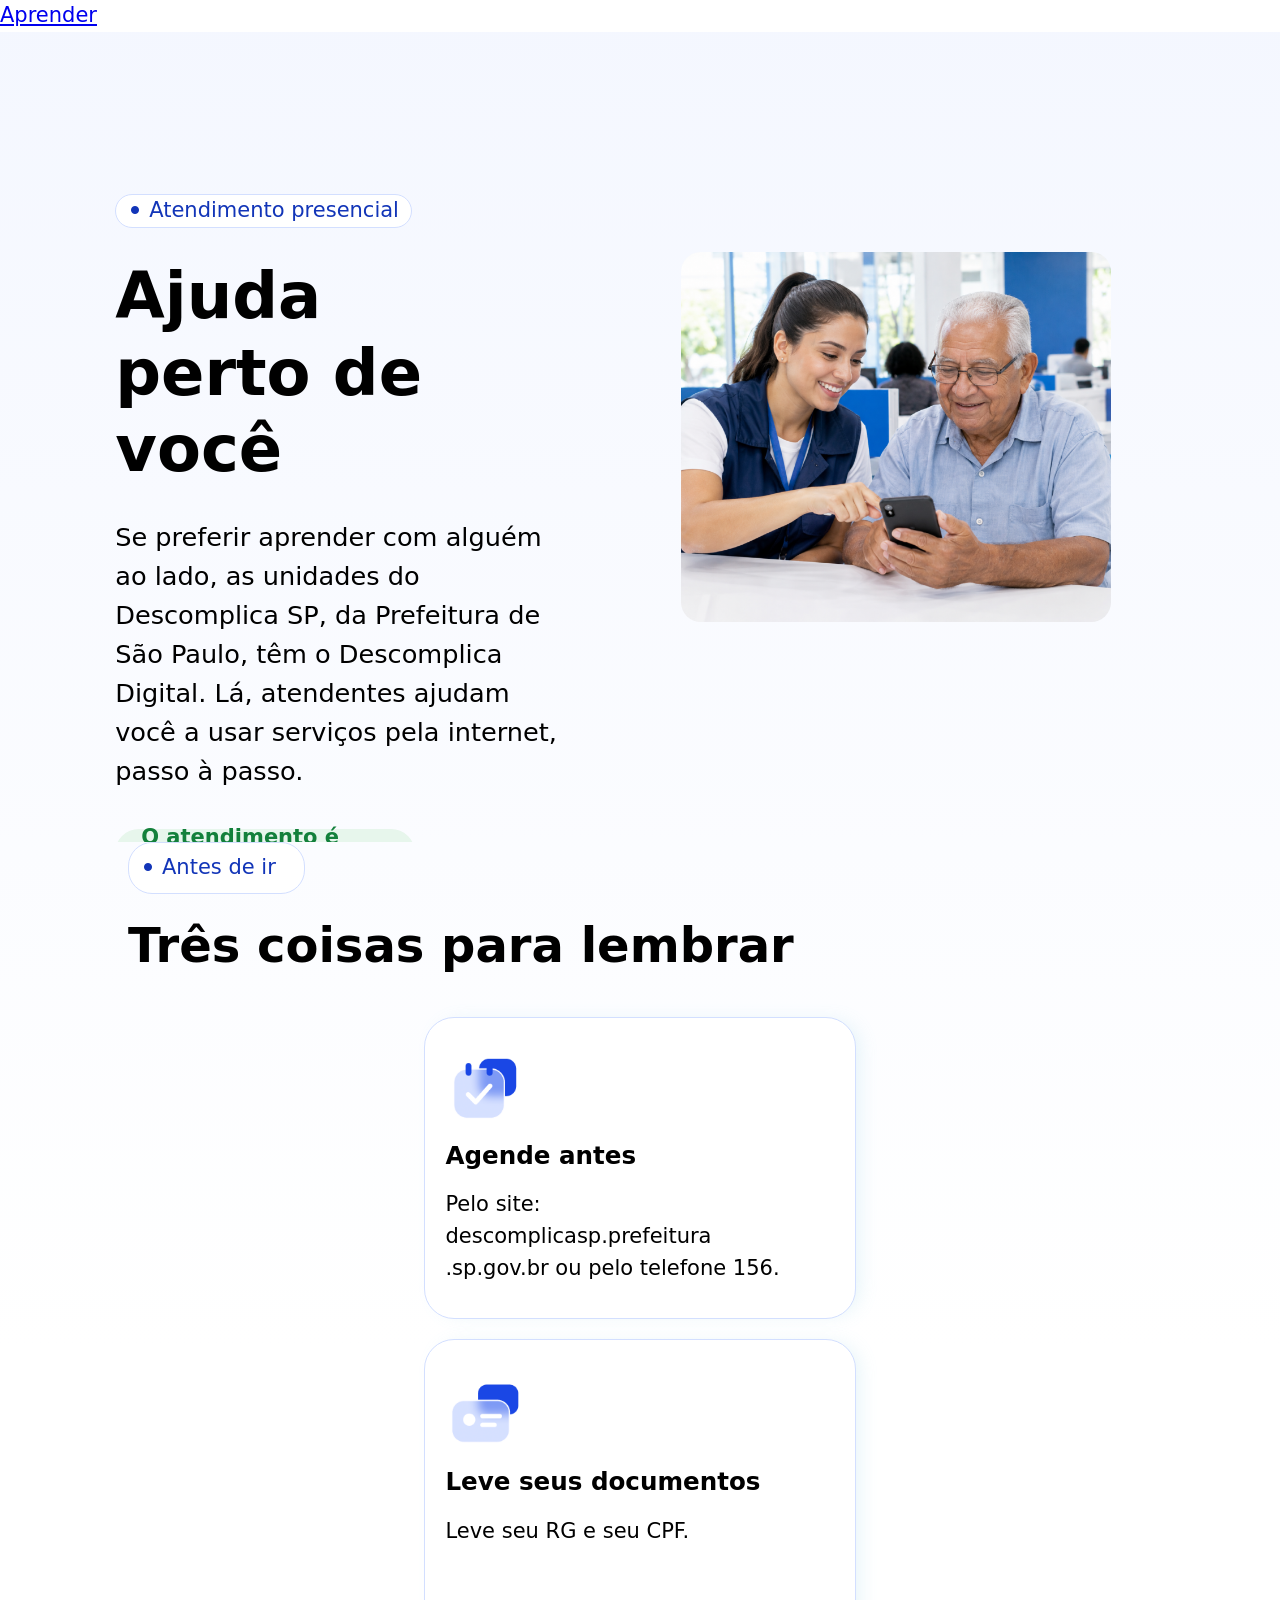
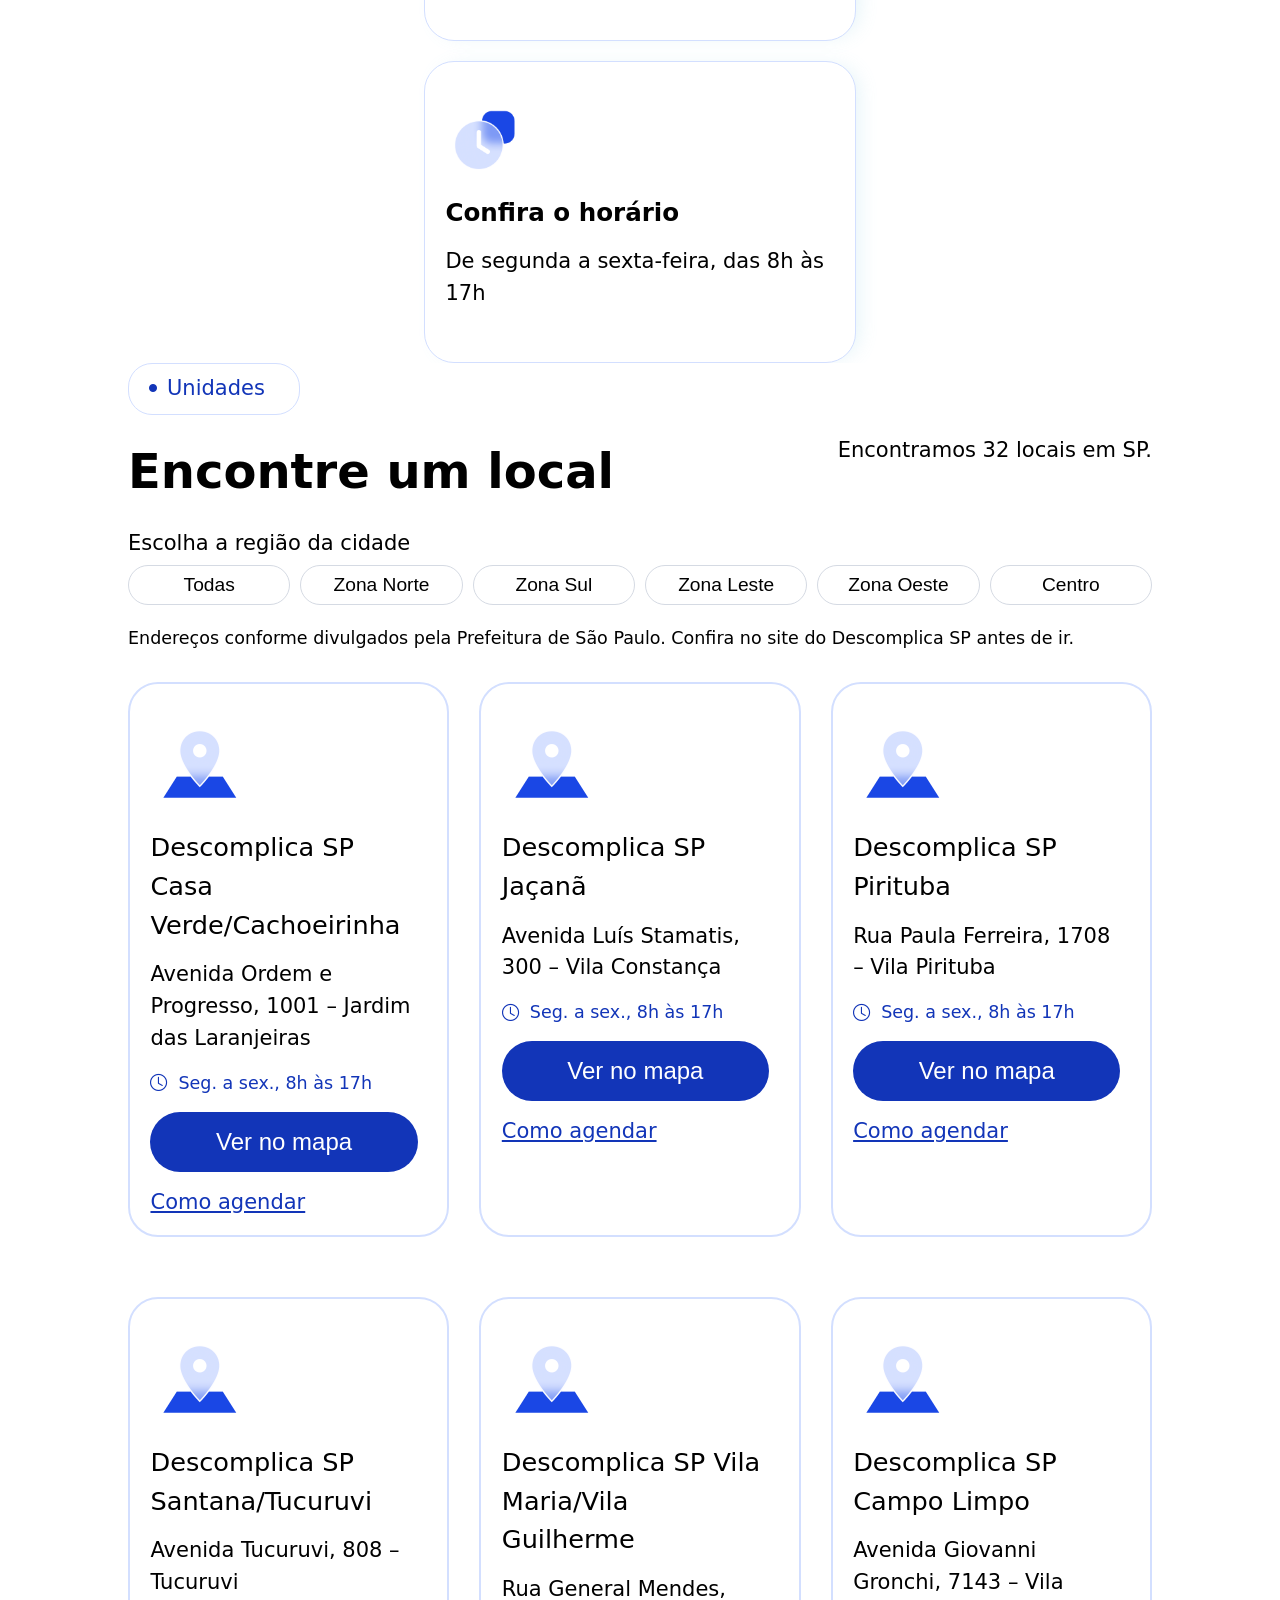
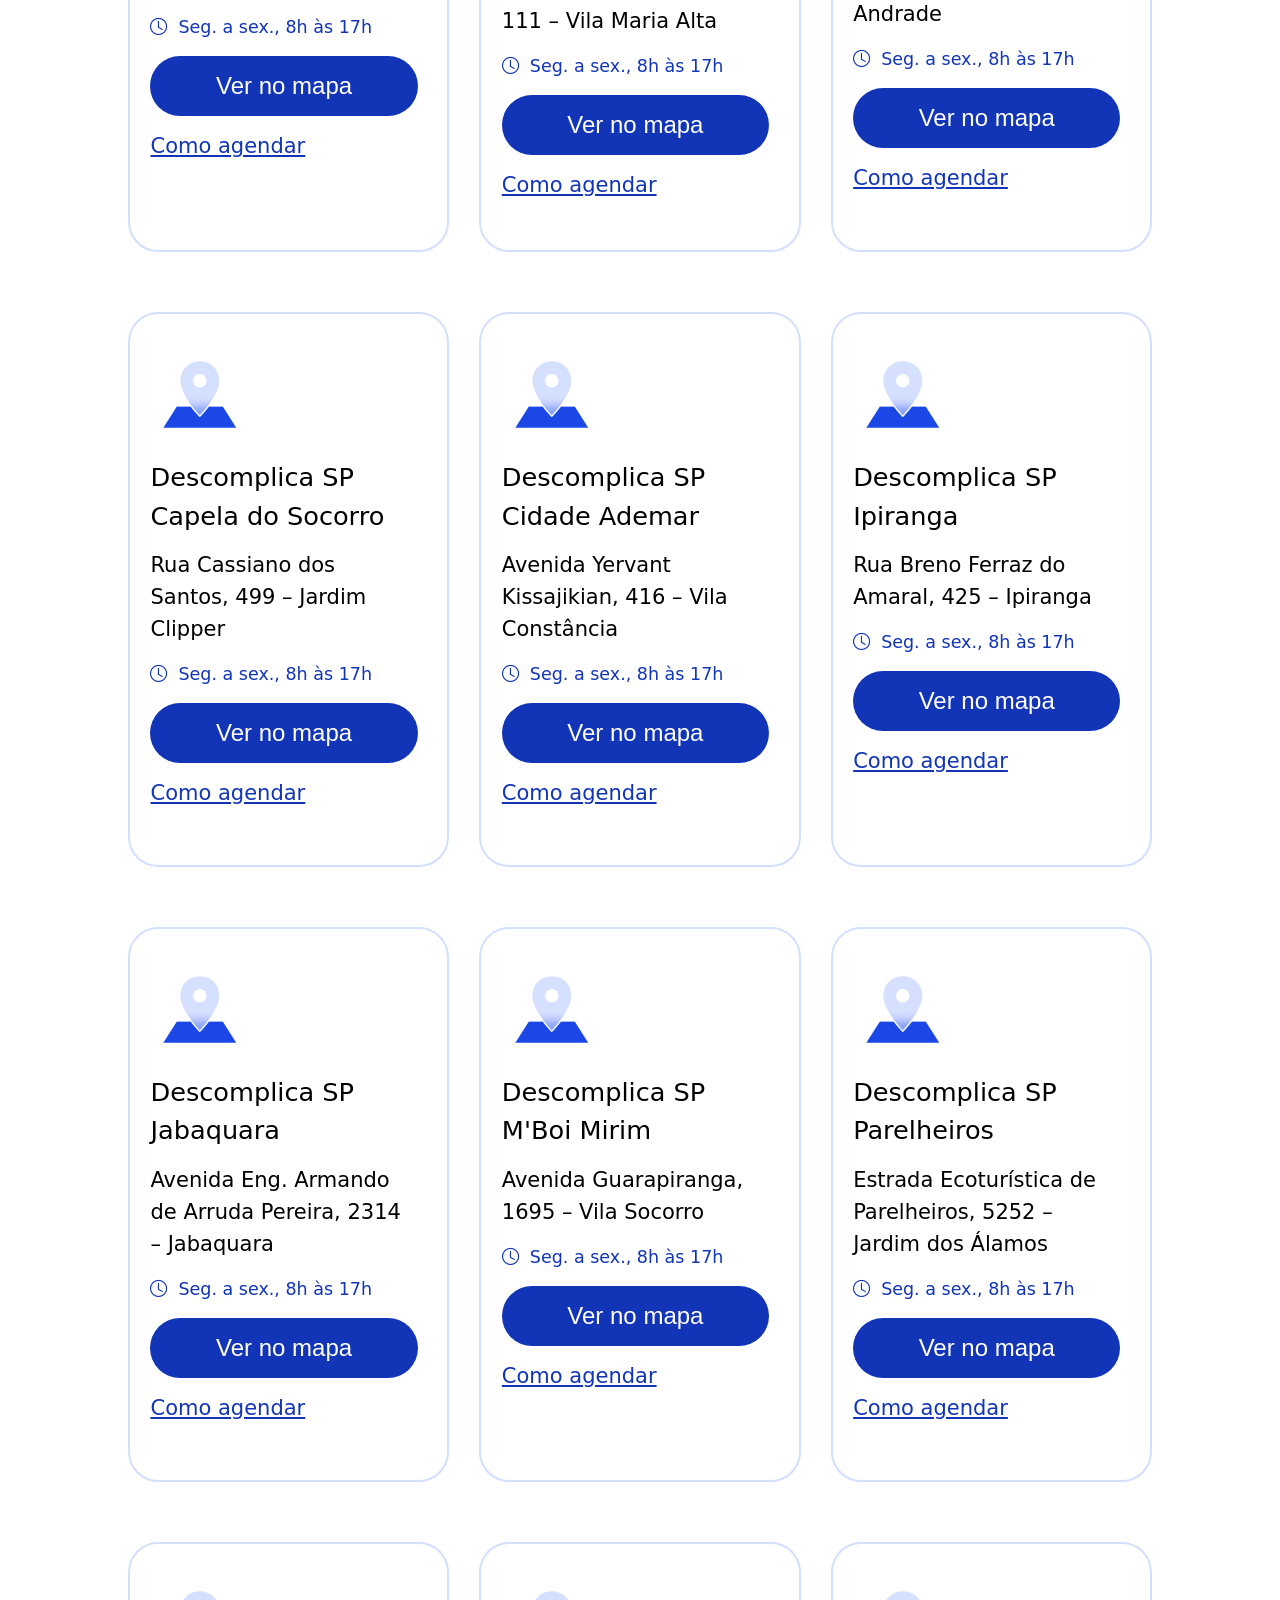
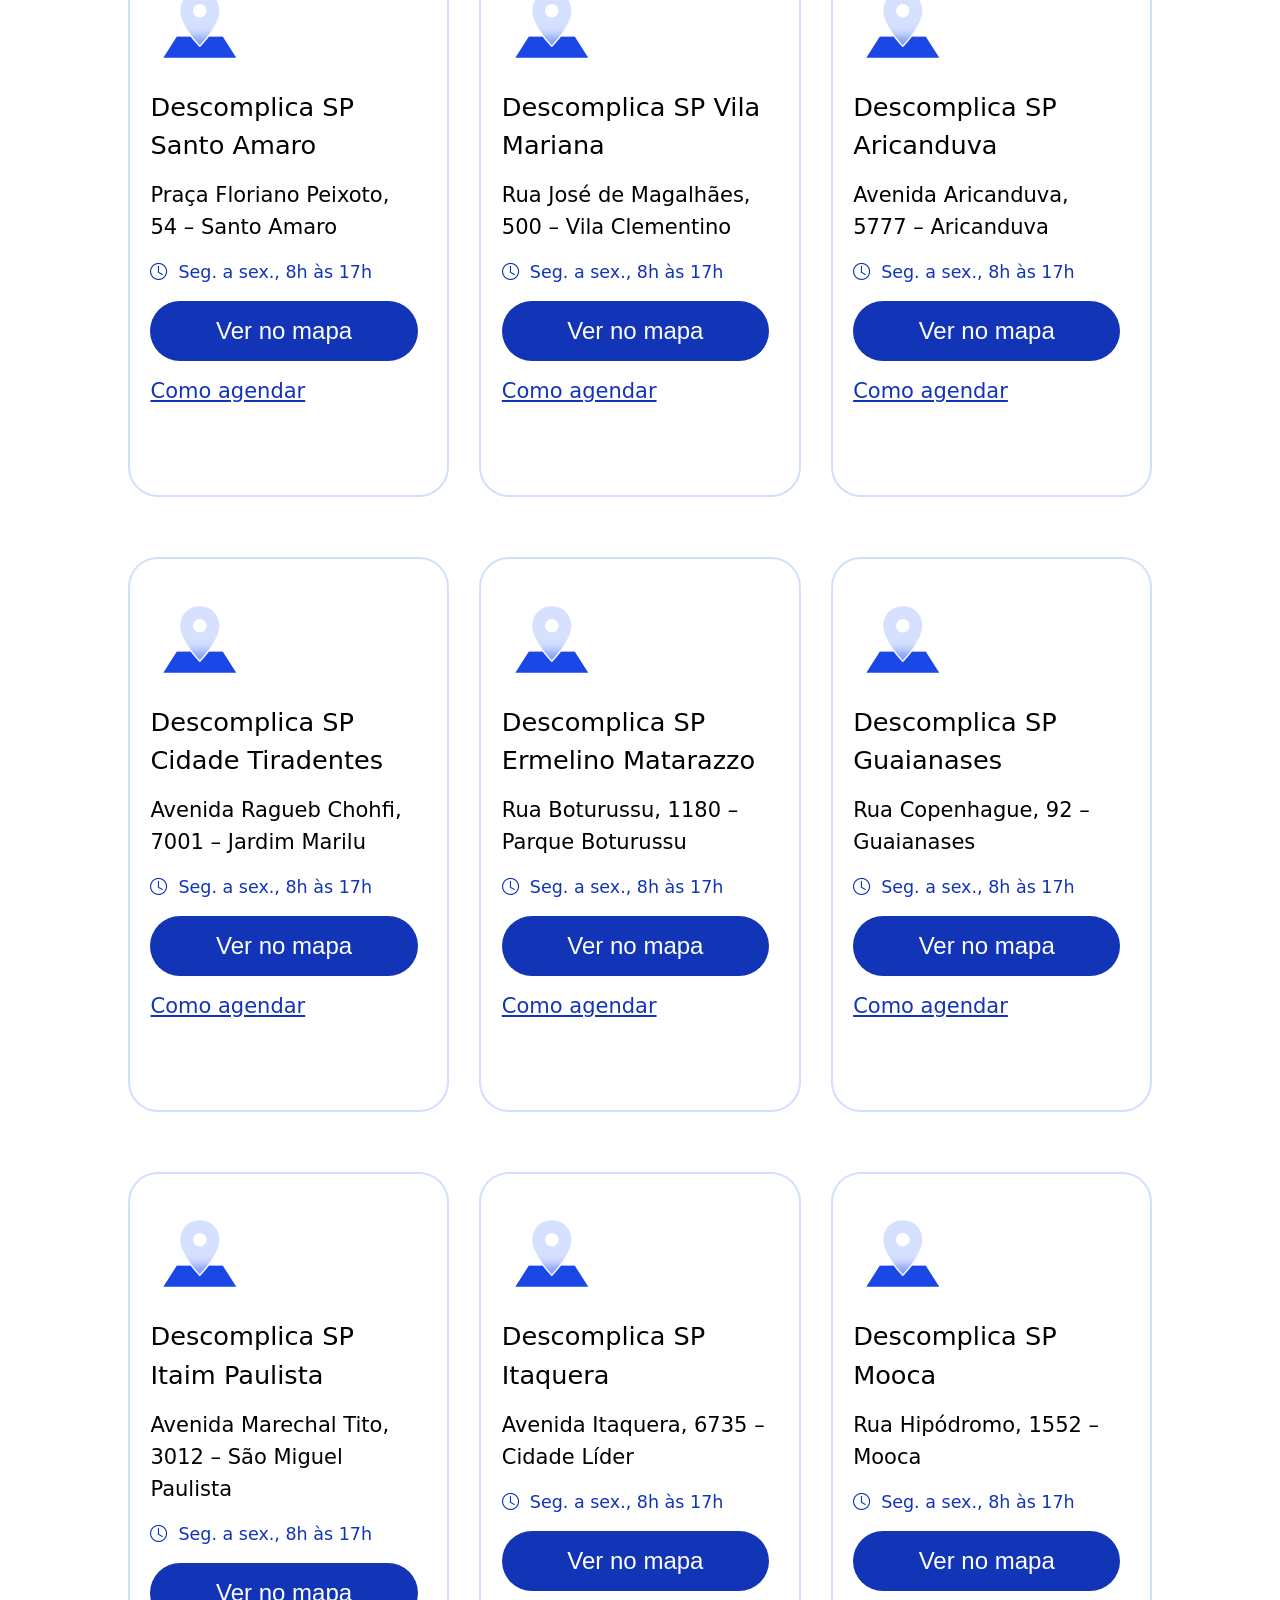
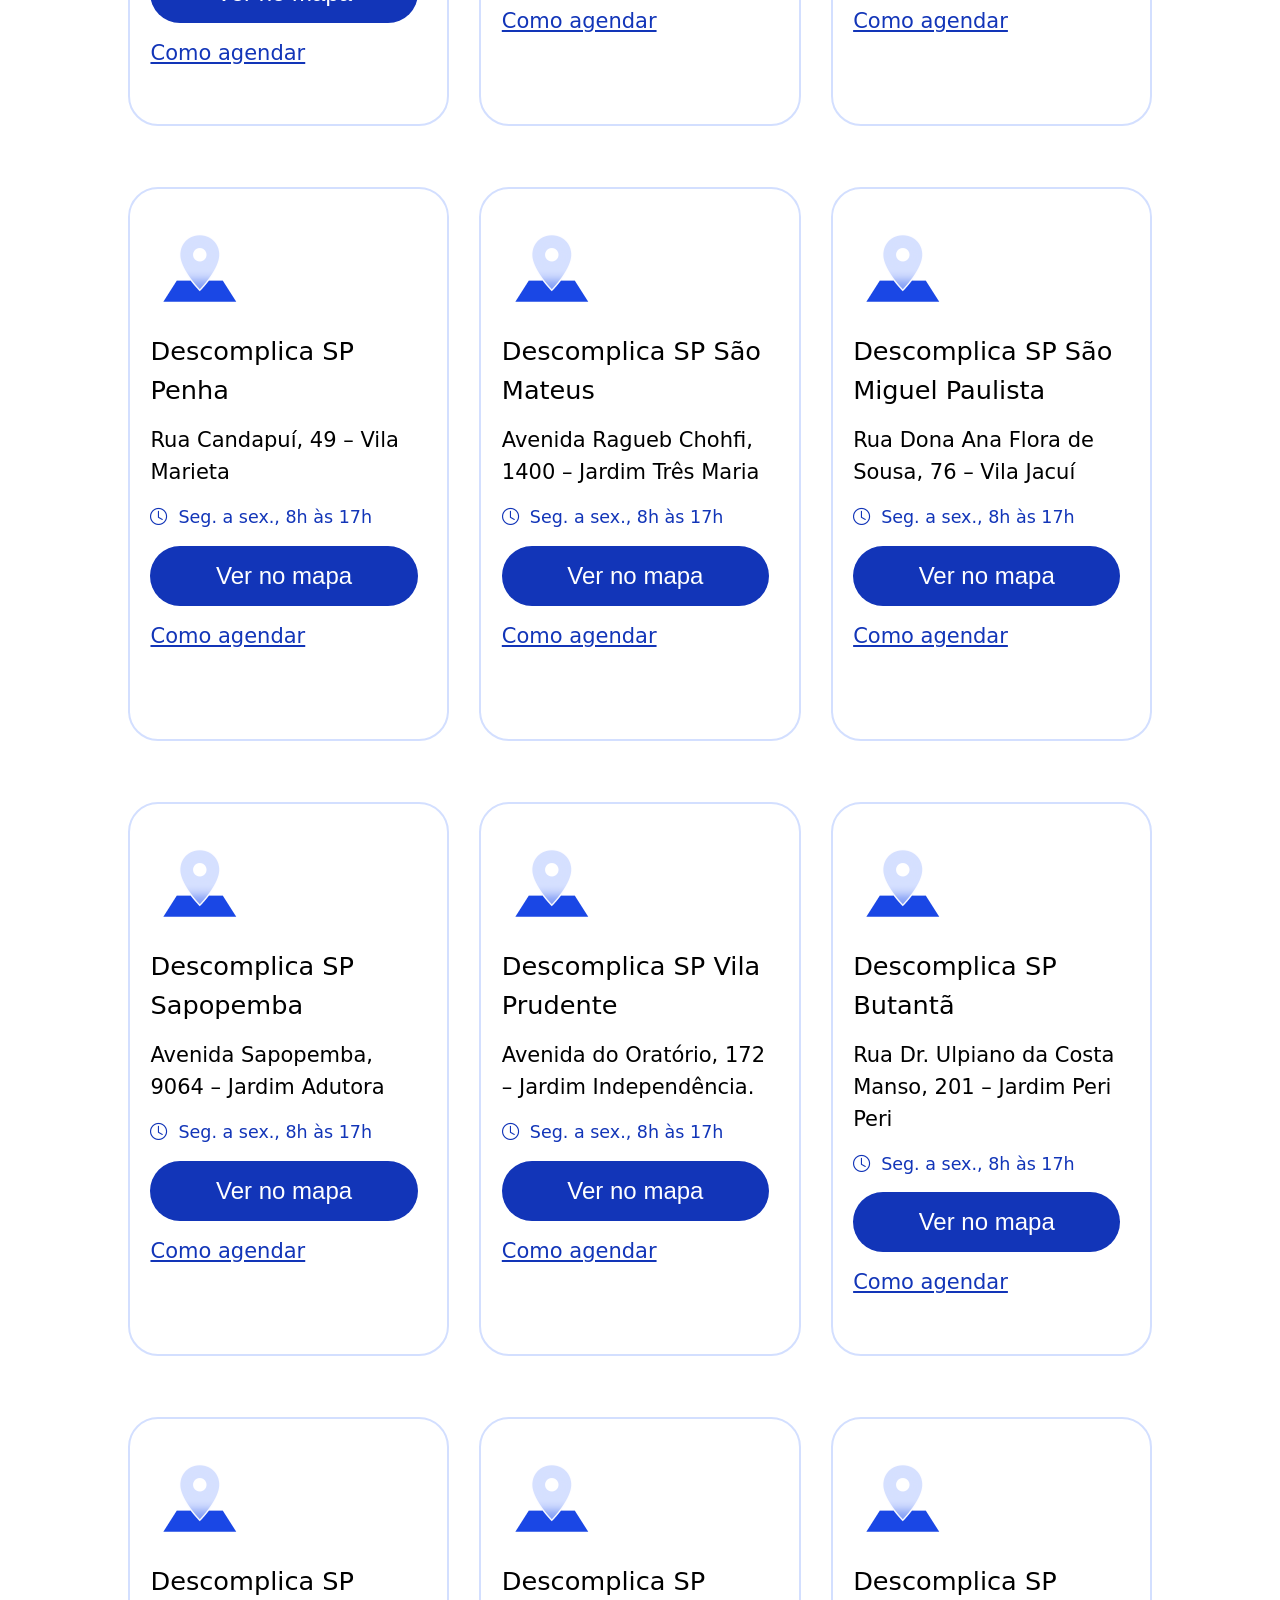
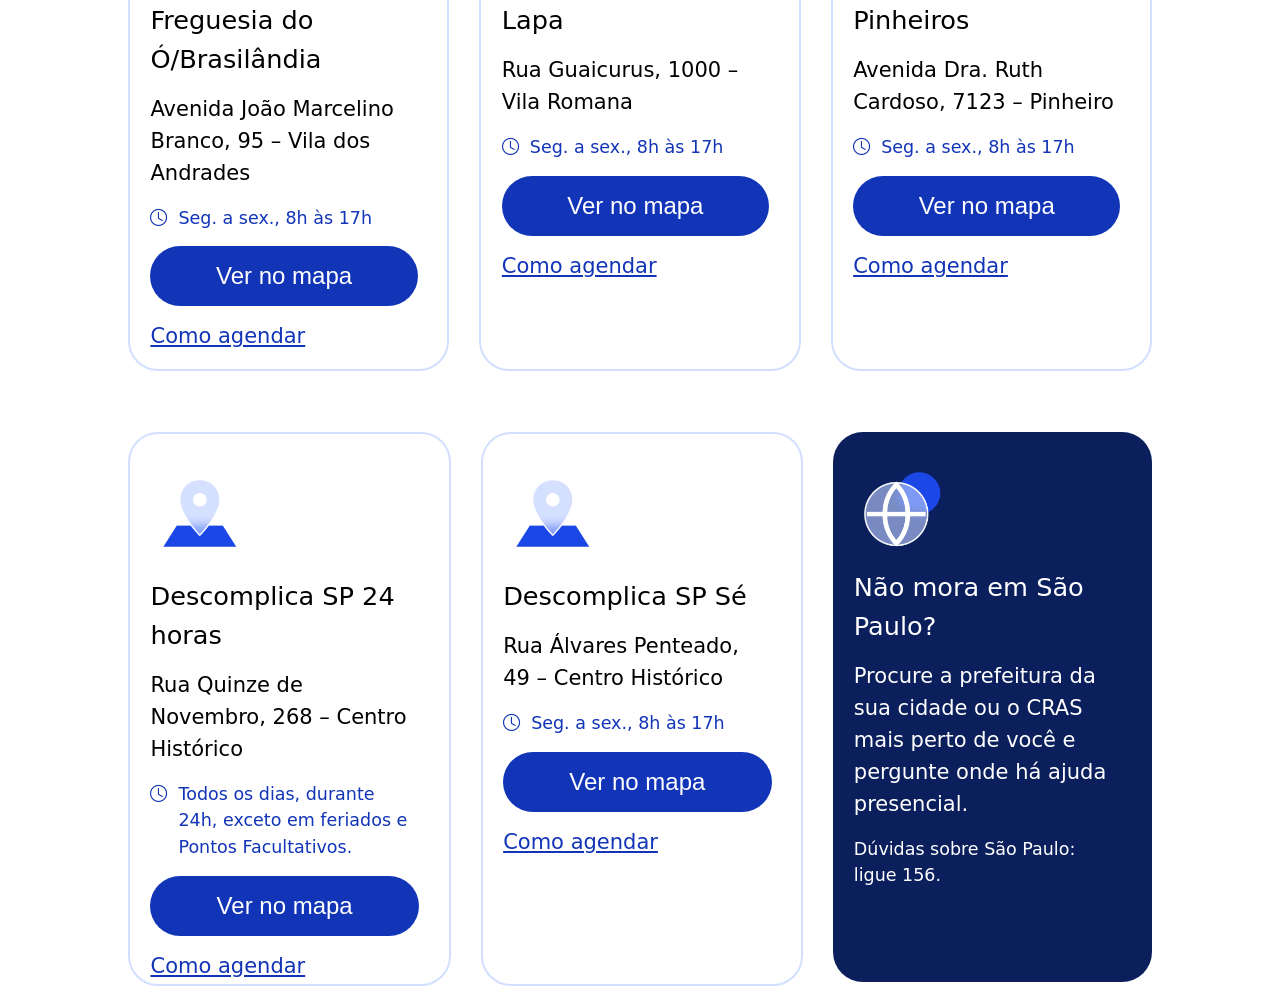
==== commit fd336155: "finalização das duas páginas" ====
--- a/ajuda.html
+++ b/ajuda.html
@@ -6,11 +6,10 @@
 
     <!--CSS-->
     <link rel="stylesheet" href="css/base.css">
-    <link rel="stylesheet" href="css/menu-acessibilidade.css">
-    <link rel="stylesheet" href="css/base_ajuda.css">
-    <link rel="stylesheet" href="css/hero.css">
-    <link rel="stylesheet" href="css/lembrete.css">
-    <link rel="stylesheet" href="css/local.css">
+    <link rel="stylesheet" href="css/css-ajuda/base_ajuda.css">
+    <link rel="stylesheet" href="css/css-ajuda/hero.css">
+    <link rel="stylesheet" href="css/css-ajuda/lembrete.css">
+    <link rel="stylesheet" href="css/css-ajuda/local.css">
 
     <!--Bootstrap-->
     <link rel="stylesheet" href="https://cdn.jsdelivr.net/npm/bootstrap-icons@1.13.2/font/bootstrap-icons.min.css">
@@ -21,23 +20,9 @@
     <title>Ajuda</title>
 </head>
 <body>
-    <header>
-        <div class="acessibilidade">
-            <p>Deixe a tela do seu jeito:</p>
-            <nav class="menu-acessibilidade">
-                <button class="btn-acesso">Aumentar letra</button>
-                <button class="btn-acesso">Diminuir letra</button>
-                <button class="btn-acesso">Alto contraste</button>
-                <button class="btn-acesso">Ouvir</button>
-            </nav>
-        </div>
         <div class="container">
             <nav id="mainNav">
-                <a href="#inicio">Início</a>
-                <a href="#aprender">Aprender</a>
-                <a href="#praticar">Praticar</a>
-                <a href="#progresso">Meu progresso</a>
-                <a href="#ajuda">Ajuda perto de você</a>
+                <a href="trilhas.html">Aprender</a>
             </nav>
         </div>
     </header>
@@ -80,7 +65,10 @@
                         Agende antes
                     </h3>
                     <p class="cards-text">
-                        Pelo site: descomplicasp.prefeitura.sp.gov.br ou pelo telefone 156.
+                        Pelo site: 
+                        <span>descomplicasp.prefeitura</span> 
+                        <span>.sp.gov.br</span>  
+                        ou pelo telefone 156.
                     </p>
                 </div>
                 <div class="cards">
@@ -120,7 +108,7 @@
                 <h4>
                     Escolha a região da cidade
                 </h4>
-                <div class="flex-row gap-btn">
+                <div class="flex-row gap-btn flex-wrapp">
                     <button class="btn-regioes" id="todosBtn">Todas</button>
                     <button class="btn-regioes" id="btn1">Zona Norte</button>
                     <button class="btn-regioes" id="btn2">Zona Sul</button>
@@ -718,29 +706,5 @@
         </section>
 
     </main>
-    <footer class="rodape">
-        <div class="container">
-        <div class="rodape__topo">
-            <a class="logo" href="index.html">
-            <svg aria-hidden="true"><use href="#logo-branco"/></svg>
-            <span>Passo Certo</span>
-            </a>
-            <nav aria-label="Rodapé">
-            <ul>
-                <li><a href="index.html">Início</a></li>
-                <li><a href="aprender.html">Aprender</a></li>
-                <li><a href="praticar.html">Praticar</a></li>
-                <li><a href="progresso.html">Meu progresso</a></li>
-                <li><a href="ajuda.html">Ajuda perto de você</a></li>
-            </ul>
-            </nav>
-        </div>
-        <hr>
-        <div class="rodape__base">
-            <p class="rodape__aviso">O Passo Certo é um projeto educativo. Não somos um site do governo e nunca pedimos sua senha, seus documentos ou seus dados bancários.</p>
-            <p class="rodape__credito">Projeto Global Solution FIAP, 2026</p>
-        </div>
-        </div>
-    </footer>
 </body>
 </html>
--- a/css/base.css
+++ b/css/base.css
@@ -61,5 +61,21 @@
     grid-area: 180px;
 }
 
+.topics{
+    display: flex;
+    align-items: center;
+    border-radius: 24px;
+    border: solid 1px var(--azul-claro);
+    height: 50px;
+    color: var(--azul-principal);
+    background-color: var(--branco);
+    list-style: circle;
+    font-weight: 500;
+    flex-direction: row;
+    gap: 10px;
+}
+.bi-circle-fill{
+    font-size: 0.5rem;
+}
 
 
--- a/css/css-ajuda/base_ajuda.css
+++ b/css/css-ajuda/base_ajuda.css
@@ -0,0 +1,21 @@
+html,
+body{
+background: #F4F7FF;
+background: linear-gradient(180deg, rgba(244, 247, 255, 1) 0%, rgba(255, 255, 255, 1) 15%);
+}
+.topics{
+    display: flex;
+    align-items: center;
+    border-radius: 24px;
+    border: solid 1px var(--azul-claro);
+    height: 50px;
+    color: var(--azul-principal);
+    background-color: var(--branco);
+    list-style: circle;
+    font-weight: 500;
+    flex-direction: row;
+    gap: 10px;
+}
+.bi-circle-fill{
+    font-size: 0.5rem;
+}
--- a/css/css-ajuda/hero.css
+++ b/css/css-ajuda/hero.css
@@ -0,0 +1,89 @@
+#hero-ajuda{
+    overflow: hidden;
+    align-items: center;
+    display: flex;
+    flex-direction: row;
+    height: 90vh;
+    justify-content: center;
+    gap: 5%;
+}
+
+#hero-ajuda h1{
+    font-size: 4rem;
+    width: 90%;
+    line-height: 120%;
+}
+
+#hero-ajuda p {
+    font-size: 1.6rem;
+}
+
+.hero-topic{
+    width: 280px;
+    padding-left: 15px;
+}
+
+.box-hero{
+    width: 35%;
+    display: flex;
+    flex-direction: column;
+    gap: 30px;
+    height: 60%;
+}
+
+.box-img{
+    width: 42%;
+    display: flex;
+    align-items: center;
+    justify-content: center;
+}
+
+#checked-info{
+    background-color: #E7F6EC;
+    width: 300px;
+    border-radius: 24px;
+    height: 50px;
+    display: flex;
+    flex-direction: row;
+    align-items: center;
+    justify-content: center;
+    gap: 5px;
+    color: var(--verde);
+    font-weight: 600;
+    margin-top: 2%;
+}
+
+#img-ex{
+    border-radius: 20px;
+    width: 80%;
+    height: auto;
+}
+
+@media (max-width: 1242px){
+    #hero-ajuda{
+        flex-direction: column;
+        height: 150vh;
+        gap: 50px;
+    }
+    .box-hero{
+        width: 80%;
+        height: auto;
+    }
+
+    #hero-ajuda h1{
+        font-size: 2.5rem;
+    }
+    #hero-ajuda p {
+        font-size: 1.5rem;
+    }
+
+    #img-ex{
+        width: 100%;
+    }
+    .box-img{
+        width: 80%;
+        display: flex;
+        align-items: center;
+        justify-content: center;
+    }
+}
--- a/css/css-ajuda/lembrete.css
+++ b/css/css-ajuda/lembrete.css
@@ -0,0 +1,88 @@
+#lembrete{
+    overflow: hidden;
+    display: flex;
+    flex-direction: column;
+    height: 60vh;
+    gap: 15px;
+    width: 80%;
+    align-self: center;
+}
+
+#lembrete h2 {
+    font-size: 3rem;
+}
+
+.lembrete-topic{
+    width: 160px;
+    padding-left: 15px;
+}
+
+.flex-cards{
+    display: flex;
+    flex-direction: row;
+    gap: 2.5%;
+    justify-content: center;
+    margin-top: 2%;
+}
+
+.cards{
+    width: 30%;
+    background-color: var(--branco);
+    height: 260px;
+    border-radius: 30px;
+    border: solid 1px var(--azul-claro);
+    display: flex;
+    flex-direction: column;
+    gap: 15px;
+    padding-top: 2%;
+    padding-left: 2%;
+    box-shadow: 8px 0 20px -6px rgba(116, 197, 218, 0.2);
+}
+.cards-text{
+    width: 85%;
+}
+.icones-img{
+    width: 80px;
+    height: auto;
+}
+
+@media (max-width: 1450px){
+    #lembrete{
+        height: auto;
+    }
+
+    .flex-cards{
+        flex-direction: column;
+        align-items: center;
+        gap: 20px;
+    }
+    .cards{
+        padding-top: 40px;
+        width: 40%;
+    }
+}
+
+@media (max-width: 1240px){
+    .cards{
+        width: 50%;
+    }
+}
+@media (max-width: 850px){
+    .cards{
+        width: 80%;
+    }
+}
+@media (max-width: 550px){
+    .cards{
+        width: 90%;
+        height: 300px;
+        padding-left: 20px;
+    }
+    .cards p{
+        width: 80%;
+        display: flex;
+        flex-direction: row;
+        flex-wrap: wrap; 
+    }
+
+}
--- a/css/css-ajuda/local.css
+++ b/css/css-ajuda/local.css
@@ -0,0 +1,210 @@
+.local-topic{
+    width: 150px;
+    padding-left: 20px;
+}
+#local{
+    width: 80%;
+    align-self: center;
+    display: flex;
+    flex-direction: column;
+    gap: 20px;
+}
+#local h2 {
+    font-size: 3rem;
+}
+#local h4{
+    font-weight: 500;
+}
+.flex-row{
+    display: flex;
+    flex-direction: row;
+}
+.local-title{
+    justify-content: space-between;
+
+}
+.regioes-list{
+    display: flex;
+    flex-direction: column;
+    gap: 5px;
+}
+.gap-btn{
+    gap: 10px;
+}
+.btn-regioes{
+    border-radius: 20px;
+    height: 40px;
+    width: 10%;
+    border: solid 1px var(--cinza-300);
+    background: none;
+    font-weight: 500;
+    font-size: 1.2rem;
+}
+
+.btn-regioes:hover{
+    border: none;
+    background-color: var(--azul-principal);
+    color: var(--branco);
+}
+
+.secao-cards{
+    display: flex;
+    flex-direction: column;
+    gap: 50px;
+}
+
+.cards-flex{
+    display: flex;
+    flex-direction: row;
+    gap: 80px;
+    margin-top: 1%;
+}
+
+.cards-local{
+    border: solid 2px var(--azul-claro);
+    border-radius: 30px;
+    height: 480px;
+    width: 400px;
+    display: flex;
+    flex-direction: column;
+    padding-left: 2%;
+    padding-top: 3%;
+    gap: 15px;
+    background-color: var(--branco);
+}
+
+.cards-local h4 {
+    width: 90%;
+    font-size: 1.6rem;
+}
+
+.cards-local p{
+    width: 90%;
+    height: 60px;
+}
+
+.cards-local small{
+    width: 90%;
+    display: flex;
+    gap: 10px;
+    color: var(--azul-principal);
+    font-weight: 500;
+}
+
+.cards-local a{
+   color: var(--azul-principal);
+}
+
+.card-local-mais h4{
+    height: auto;
+}
+
+.card-local-mais p{
+    height: 120px;
+}
+
+.card-local-mais small{
+    color: var(--branco);
+}
+
+.icone-local{
+    width: 100px;
+    height: auto;
+}
+
+.btn-mapa{
+    width: 90%;
+    height: 60px;
+    border-radius: 30px;
+    border: none;
+    background-color: var(--azul-principal);
+    color: var(--branco);
+    font-size: 1.5rem;
+    
+}
+
+.card-local-mais{
+    border: none;
+    color: var(--branco);
+    background-color: var(--azul-escuro);
+}
+
+.icone-global{
+    width: 100px;
+    height: auto;
+}
+
+@media (max-width: 1000px){
+    .cards-local{
+        width: 80%;   
+    }
+}
+
+@media (max-width: 1450px){
+    .cards-flex{
+        gap: 30px;
+    }
+    .cards-local{
+        height: 520px;
+    }
+    .cards-local p{
+        height: auto;
+    }
+    .btn-regioes{
+
+        width: 20%;
+
+    }
+}
+@media (max-width: 1240px){
+    .cards-flex{
+        flex-direction: column;
+        align-items: center;
+    }
+}
+@media (max-width: 950px){
+    .flex-row{
+        flex-direction: column;
+    }
+
+    .flex-wrapp{
+        display: flex;
+        flex-direction: row;
+        flex-wrap: wrap; /* Permite que os itens vão para a linha de baixo */
+    }
+}
+
+@media (max-width: 700px){
+        .btn-regioes{
+
+        width: 30%;
+
+    }
+
+}
+
+@media (max-width: 550px){
+        .cards-local{
+        width: 90%;
+        height: 550px;   
+        padding-left: 5%;
+    }
+}
+
+@media (max-width: 430px){
+    .flex-row{
+        flex-direction: column;
+    }
+
+    .flex-wrapp{
+        display: flex;
+        flex-direction: row;
+        flex-wrap: wrap; /* Permite que os itens vão para a linha de baixo */
+    }
+        .btn-regioes{
+
+        width: 40%;
+
+    }
+}
+
